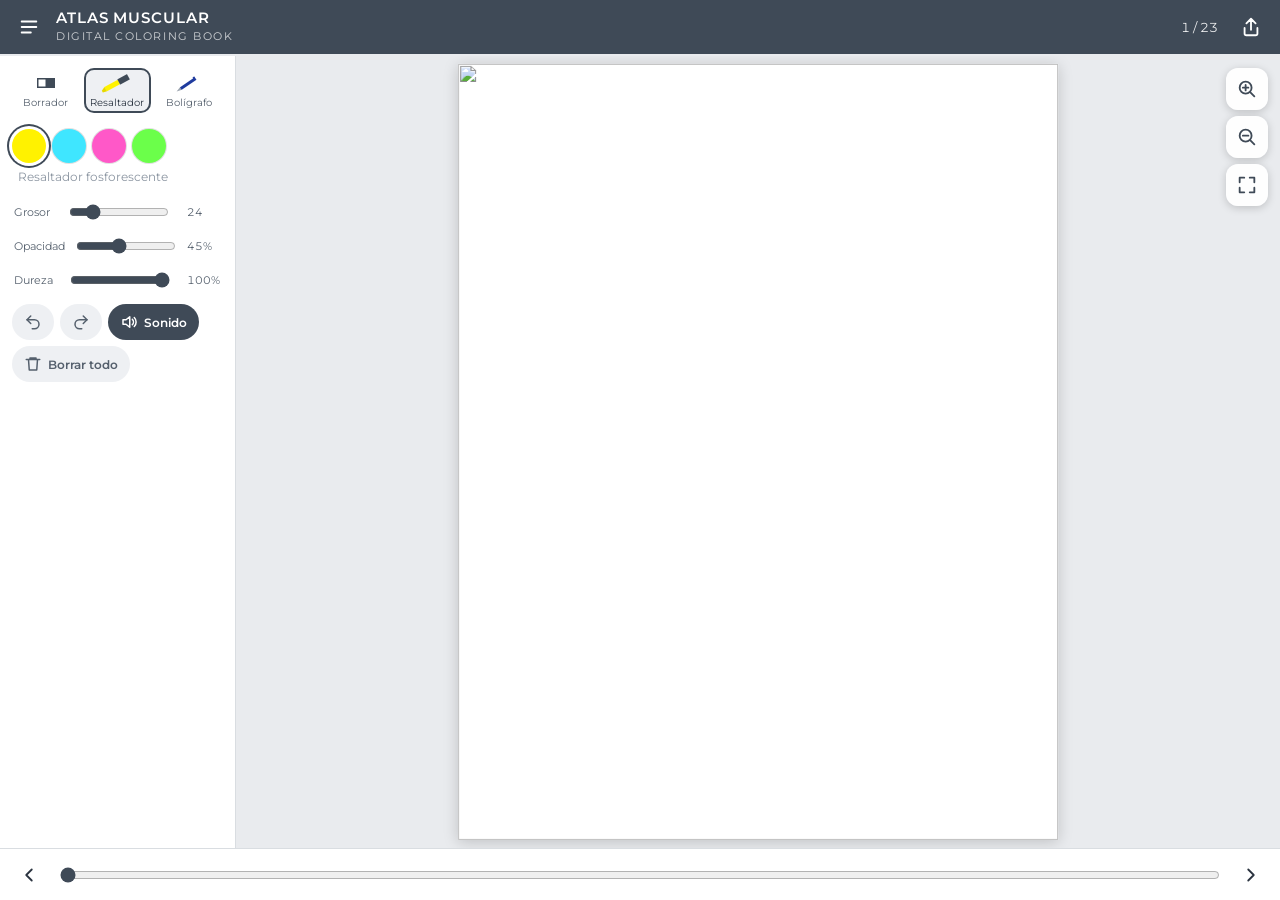
==== index.html @ 626dbff1 "Add files via upload" ====
<!doctype html>
<html lang="es">
<head>
<meta charset="utf-8">
<meta name="viewport" content="width=device-width,initial-scale=1,maximum-scale=1,user-scalable=no,viewport-fit=cover">
<title>Atlas Muscular · Digital Coloring Book</title>
<meta name="theme-color" content="#3F4A57">
<link rel="manifest" href="manifest.webmanifest">
<link rel="icon" href="icons/icon-192.png">
<link rel="apple-touch-icon" href="icons/apple-180.png">
<meta name="apple-mobile-web-app-capable" content="yes">
<meta name="apple-mobile-web-app-title" content="Atlas Muscular">
<link rel="preconnect" href="https://fonts.googleapis.com">
<link rel="stylesheet" href="https://fonts.googleapis.com/css2?family=Caveat:wght@500;700&family=Montserrat:wght@400;500;600&display=swap">
<link rel="stylesheet" href="app.css">
</head>
<body>
<header class="top">
  <button class="ib" id="btnIndex" aria-label="Índice"><svg viewBox="0 0 24 24"><path d="M4 6h16M4 12h16M4 18h10"/></svg></button>
  <div class="ttl"><b>Atlas Muscular</b><span>Digital Coloring Book</span></div>
  <div class="pg" id="pgLabel">1 / 23</div>
  <button class="ib" id="btnShare" aria-label="Compartir lámina"><svg viewBox="0 0 24 24"><path d="M12 15V3M7 8l5-5 5 5M5 13v6a2 2 0 0 0 2 2h10a2 2 0 0 0 2-2v-6"/></svg></button>
</header>

<main id="viewport">
  <div id="stage">
    <img id="pageImg" alt="" draggable="false">
    <canvas id="cColor"></canvas>
    <canvas id="cLive"></canvas>
    <img id="topImg" alt="" draggable="false" hidden>
    <canvas id="cInk"></canvas>
    <div id="texts"></div>
    <div id="hot"></div>
  </div>
  <div id="toast" hidden></div>
  <div class="zoombar" role="group" aria-label="Zoom">
    <button id="zIn" aria-label="Ampliar"><svg viewBox="0 0 24 24"><circle cx="10.5" cy="10.5" r="6.5"/><path d="m20 20-4.6-4.6M10.5 7.5v6M7.5 10.5h6"/></svg></button>
    <button id="zOut" aria-label="Reducir"><svg viewBox="0 0 24 24"><circle cx="10.5" cy="10.5" r="6.5"/><path d="m20 20-4.6-4.6M7.5 10.5h6"/></svg></button>
    <button id="zFit" aria-label="Ver página completa"><svg viewBox="0 0 24 24"><path d="M4 9V4h5M20 9V4h-5M4 15v5h5M20 15v5h-5"/></svg></button>
  </div>
</main>

<div class="dock" id="dock">
  <button class="dk" id="dkTool" aria-label="Herramientas"><canvas id="dkToolIcon" width="88" height="44"></canvas><span id="dkToolName">Marcador</span></button>
  <button class="dk" id="dkColor" aria-label="Colores"><span class="dsw" id="dkSwatch"></span><span>Color</span></button>
  <button class="dk" id="dkUndo" aria-label="Deshacer"><svg viewBox="0 0 24 24"><path d="M9 14 4 9l5-5"/><path d="M4 9h10a6 6 0 0 1 0 12h-3"/></svg><span>Deshacer</span></button>
  <button class="dk" id="dkTape" aria-label="No salirme"><svg viewBox="0 0 24 24"><rect x="3" y="6" width="18" height="12" rx="2"/><path d="M7 6v12M17 6v12"/></svg><span>No salirme</span></button>
  <button class="dk" id="dkMore" aria-label="Más herramientas"><svg viewBox="0 0 24 24"><path d="m6 15 6-6 6 6"/></svg><span>Más</span></button>
</div>
<section id="tools" hidden>
  <div class="sheethead"><span class="grab"></span><button class="ib" id="btnCloseTools" aria-label="Cerrar herramientas"><svg viewBox="0 0 24 24"><path d="M6 6l12 12M18 6 6 18"/></svg></button></div>
  <div class="rowwrap"><div class="row brushes" id="brushRow"></div></div>
  <div class="rowwrap"><div class="row colors" id="colorRow"></div></div>
  <div class="row sliders" id="sliderRow">
    <label>Grosor <input type="range" id="sSize" min="1" max="120" value="18"><output id="oSize">18</output></label>
    <label>Opacidad <input type="range" id="sOpa" min="5" max="100" value="85"><output id="oOpa">85%</output></label>
    <label>Dureza <input type="range" id="sHard" min="0" max="100" value="70"><output id="oHard">70%</output></label>
  </div>
  <div class="row actions">
    <button class="pill on" id="btnTape" title="El color no se sale del músculo donde empiezas"><svg viewBox="0 0 24 24"><rect x="3" y="6" width="18" height="12" rx="2"/><path d="M7 6v12M17 6v12"/></svg>No salirme</button>
    <button class="pill" id="btnUndo" aria-label="Deshacer"><svg viewBox="0 0 24 24"><path d="M9 14 4 9l5-5"/><path d="M4 9h10a6 6 0 0 1 0 12h-3"/></svg></button>
    <button class="pill" id="btnRedo" aria-label="Rehacer"><svg viewBox="0 0 24 24"><path d="m15 14 5-5-5-5"/><path d="M20 9H10a6 6 0 0 0 0 12h3"/></svg></button>
    <button class="pill" id="btnSound" title="Sonido y vibración"><svg viewBox="0 0 24 24"><path d="M4 9v6h4l5 4V5L8 9H4z"/><path d="M16.5 8.5a5 5 0 0 1 0 7M19 6a8.5 8.5 0 0 1 0 12"/></svg>Sonido</button>
    <button class="pill" id="btnMore">Ajustes</button>
    <button class="pill" id="btnClear"><svg viewBox="0 0 24 24"><path d="M3 6h18M8 6V4h8v2M6 6l1 14h10l1-14"/></svg>Borrar todo</button>
    <span class="confirm" id="confirmClear" hidden>¿Borrar toda la lámina? <button class="pill danger" id="clearYes">Sí, borrar</button><button class="pill" id="clearNo">No</button></span>
  </div>
</section>

<nav class="bottom">
  <button class="ib" id="btnPrev" aria-label="Página anterior"><svg viewBox="0 0 24 24"><path d="m15 18-6-6 6-6"/></svg></button>
  <input type="range" id="pgSlider" min="1" max="23" value="1" aria-label="Ir a la página">
  <button class="ib" id="btnNext" aria-label="Página siguiente"><svg viewBox="0 0 24 24"><path d="m9 18 6-6-6-6"/></svg></button>
</nav>

<div id="drawer" hidden>
  <div class="dpanel">
    <div class="dhead"><b>Índice</b><button class="ib" id="btnCloseIdx" aria-label="Cerrar"><svg viewBox="0 0 24 24"><path d="M6 6l12 12M18 6 6 18"/></svg></button></div>
    <ul id="idxList"></ul>
    <p class="dnote">Edición Digital 2026 · Unidades 1 y 2</p>
  </div>
</div>

<div id="kbd" hidden><textarea id="kbdText" rows="3" placeholder="Escribe aquí"></textarea><button id="kbdOk">Listo</button></div>
<input type="color" id="colorPick" hidden>
<script src="app.js"></script>
</body>
</html>
---- app.css ----
:root{
  --ink:#2B3440; --chrome:#3F4A57; --chrome-2:#55606D; --paper:#F7F7F5; --line:#D9DDE1;
  --accent:#8E3FD1; --on:#FFFFFF; --muted:#8B95A1;
  --f:"Montserrat",system-ui,sans-serif;
}
*{box-sizing:border-box;-webkit-tap-highlight-color:transparent}
[hidden]{display:none!important}
html,body{height:100%;margin:0;background:#E9EBEE;color:var(--ink);font-family:var(--f);overflow:hidden;overscroll-behavior:none}
#viewport{touch-action:none}
svg{width:22px;height:22px;fill:none;stroke:currentColor;stroke-width:2;stroke-linecap:round;stroke-linejoin:round}
button{font:inherit;color:inherit;background:none;border:0;cursor:pointer}
.top{position:fixed;inset:0 0 auto;z-index:20;display:flex;align-items:center;gap:6px;
  padding:calc(6px + env(safe-area-inset-top,0px)) max(8px,env(safe-area-inset-right,0px)) 6px max(8px,env(safe-area-inset-left,0px));
  background:var(--chrome);color:#fff}
.top .ttl{flex:1;min-width:0;line-height:1.1}
.top .ttl b{display:block;font-weight:600;font-size:15px;letter-spacing:.06em;text-transform:uppercase}
.top .ttl span{font-size:11px;letter-spacing:.14em;text-transform:uppercase;opacity:.75}
.top .pg{font-size:13px;font-variant-numeric:tabular-nums;opacity:.9;padding:0 6px}
.ib{width:42px;height:42px;display:grid;place-items:center;border-radius:10px}
.ib:active{background:rgba(255,255,255,.12)}
#viewport{position:fixed;left:0;right:0;top:calc(56px + env(safe-area-inset-top,0px));bottom:calc(52px + env(safe-area-inset-bottom,0px));overflow:hidden;background:#E9EBEE}
body.tools #viewport{bottom:calc(52px + var(--toolsH,160px) + env(safe-area-inset-bottom,0px))}
#stage{position:absolute;left:0;top:0;transform-origin:0 0;box-shadow:0 2px 14px rgba(0,0,0,.18);background:#fff}
#stage img,#stage canvas,#texts,#hot{position:absolute;inset:0;width:100%;height:100%}
#pageImg{user-select:none;-webkit-user-drag:none;pointer-events:none}
#cColor,#cLive{mix-blend-mode:multiply;pointer-events:none}
#cInk{pointer-events:none}
#texts{pointer-events:none}
#hot{pointer-events:none}
#hot a{pointer-events:auto;cursor:pointer}
#texts .tx{position:absolute;font-family:"Caveat",cursive;color:#1F3B73;line-height:1.05;white-space:pre-wrap;overflow:hidden;padding:2px 4px}
#hot a{position:absolute;display:block}
#toast{position:absolute;left:50%;bottom:18px;transform:translateX(-50%);background:rgba(43,52,64,.92);color:#fff;padding:10px 16px;border-radius:20px;font-size:13px;z-index:30;max-width:86%;text-align:center}
#tools{position:fixed;left:0;right:0;bottom:calc(52px + env(safe-area-inset-bottom,0px));z-index:15;background:#fff;border-top:1px solid var(--line);
  padding:6px max(8px,env(safe-area-inset-right,0px)) 6px max(8px,env(safe-area-inset-left,0px));display:flex;flex-direction:column;gap:6px}
.row{display:flex;gap:6px;align-items:center;overflow-x:auto;scrollbar-width:thin;scrollbar-color:#AEB5BD transparent;padding-bottom:4px}
.row::-webkit-scrollbar{height:6px}
.row::-webkit-scrollbar-thumb{background:#AEB5BD;border-radius:3px}
.brushes button{flex:none;display:flex;flex-direction:column;align-items:center;gap:2px;width:58px;padding:4px 0;border-radius:10px;font-size:10px;color:var(--chrome-2)}
.brushes button canvas{width:44px;height:22px}
.brushes button[aria-pressed="true"]{background:#EEF0F3;color:var(--ink);box-shadow:inset 0 0 0 2px var(--chrome)}
.colors .sw{flex:none;width:34px;height:34px;border-radius:50%;box-shadow:0 0 0 1px rgba(0,0,0,.12)}
.colors .sw[aria-pressed="true"]{box-shadow:0 0 0 3px #fff,0 0 0 5px var(--chrome)}
.colors .sep{flex:none;width:1px;height:26px;background:var(--line)}
.colors .tool{flex:none;width:34px;height:34px;border-radius:50%;display:grid;place-items:center;box-shadow:0 0 0 1px var(--line)}
.colors .wheel{background:conic-gradient(#f33,#fd3,#3d5,#3cf,#36f,#c3f,#f33)}
.colors .tool[aria-pressed="true"]{box-shadow:0 0 0 3px var(--chrome)}
.colors .recent{width:26px;height:26px}
.sliders{display:none;gap:14px;padding:2px 2px}
body.more .sliders{display:flex}
.sliders label{display:flex;align-items:center;gap:6px;font-size:11px;color:var(--chrome-2);flex:none}
.sliders input{width:110px;accent-color:var(--chrome)}
.sliders output{width:34px;font-variant-numeric:tabular-nums;font-size:11px}
.actions .pill{flex:none;display:flex;align-items:center;gap:6px;height:36px;padding:0 12px;border-radius:18px;background:#EEF0F3;font-size:12px;font-weight:600;color:var(--chrome-2)}
.actions .pill svg{width:18px;height:18px}
.actions .pill.on{background:var(--chrome);color:#fff}
.bottom{position:fixed;left:0;right:0;bottom:0;z-index:20;display:flex;align-items:center;gap:8px;background:#fff;border-top:1px solid var(--line);
  padding:4px max(8px,env(safe-area-inset-right,0px)) calc(4px + env(safe-area-inset-bottom,0px)) max(8px,env(safe-area-inset-left,0px));height:calc(52px + env(safe-area-inset-bottom,0px))}
.bottom input{flex:1;accent-color:var(--chrome)}
#drawer{position:fixed;inset:0;z-index:40;background:rgba(20,26,33,.45)}
.dpanel{position:absolute;left:0;top:0;bottom:0;width:min(340px,86vw);background:#fff;padding:calc(12px + env(safe-area-inset-top,0px)) 14px 14px max(14px,env(safe-area-inset-left,0px));overflow:auto}
.dhead{display:flex;align-items:center;justify-content:space-between;margin-bottom:6px}
.dhead b{font-size:15px;letter-spacing:.08em;text-transform:uppercase}
#idxList{list-style:none;margin:0;padding:0}
#idxList li button{width:100%;text-align:left;display:flex;gap:10px;align-items:baseline;padding:11px 6px;border-bottom:1px solid #EEF0F3;font-size:14px}
#idxList li button span{width:28px;flex:none;color:var(--muted);font-variant-numeric:tabular-nums}
#idxList li.unit button{font-weight:600}
#idxList li.soon button{color:#AEB5BD}
.dnote{font-size:11px;color:var(--muted);margin-top:14px}
#kbd{position:fixed;left:0;right:0;bottom:0;z-index:50;display:flex;gap:8px;padding:10px max(10px,env(safe-area-inset-right,0px)) calc(10px + env(safe-area-inset-bottom,0px)) max(10px,env(safe-area-inset-left,0px));background:#fff;border-top:1px solid var(--line)}
#kbd textarea{flex:1;font-family:"Caveat",cursive;font-size:22px;border:1px solid var(--line);border-radius:10px;padding:6px 10px;color:#1F3B73}
#kbd button{background:var(--chrome);color:#fff;border-radius:10px;padding:0 16px;font-weight:600}

.actions .confirm{display:flex;align-items:center;gap:6px;font-size:12px;flex:none}
.actions .pill.danger{background:#C0392B;color:#fff}

/* barras deslizables y diseño adaptable */
.row{touch-action:pan-x;-webkit-overflow-scrolling:touch;scroll-snap-type:x proximity;scroll-behavior:smooth;position:relative}
.row > *{scroll-snap-align:start}
.rowwrap{position:relative}
.rowwrap::after{content:"";position:absolute;right:0;top:0;bottom:0;width:28px;pointer-events:none;background:linear-gradient(90deg,rgba(255,255,255,0),#fff)}
#tools{touch-action:pan-x pan-y}
@media (min-width:900px){
  body.tools #viewport{left:236px;bottom:calc(52px + env(safe-area-inset-bottom,0px))}
  #tools{top:calc(56px + env(safe-area-inset-top,0px));bottom:calc(52px + env(safe-area-inset-bottom,0px));right:auto;width:236px;border-top:0;border-right:1px solid var(--line);overflow-y:auto;padding:12px;gap:12px}
  #tools .row{flex-wrap:wrap;overflow:visible}
  .brushes{display:grid!important;grid-template-columns:repeat(3,1fr);gap:4px}
  .brushes button{width:auto}
  .rowwrap::after{display:none}
  body.more .sliders,.sliders{display:flex;flex-direction:column;align-items:stretch}
  .sliders label{justify-content:space-between}
  .sliders input{width:120px}
  #btnMore{display:none}
  .actions{flex-wrap:wrap}
}

.colors .plabel{flex:none;font-size:12px;color:var(--muted);padding:0 6px;white-space:nowrap}
body.textmode #btnTape{display:none}

#topImg{pointer-events:none;user-select:none}

.zoombar{position:absolute;right:max(12px,env(safe-area-inset-right,0px));top:12px;z-index:12;display:flex;flex-direction:column;gap:6px}
.zoombar button{width:42px;height:42px;border-radius:12px;background:rgba(255,255,255,.95);box-shadow:0 2px 8px rgba(0,0,0,.18);display:grid;place-items:center;color:var(--chrome)}
.zoombar button:active{background:#EEF0F3}

@media (min-width:900px){
  #tools{overflow-x:hidden;scrollbar-width:thin}
  #tools::-webkit-scrollbar{width:8px}
  #tools::-webkit-scrollbar-thumb{background:#AEB5BD;border-radius:4px}
  .sliders input{width:100px;min-width:0}
  .sliders label{gap:4px}
}

/* ---------- teléfono y tableta: hoja de herramientas plegable ---------- */
.dock,.sheethead{display:none}
@media (max-width:899px){
  .top{padding-top:calc(4px + env(safe-area-inset-top,0px));padding-bottom:4px}
  .top .ttl b{font-size:13px}.top .ttl span{font-size:9.5px}
  #viewport,body.tools #viewport,body.tools.more #viewport{top:calc(50px + env(safe-area-inset-top,0px));bottom:calc(46px + 58px + env(safe-area-inset-bottom,0px))}
  body:not(.tools) #viewport{bottom:calc(46px + env(safe-area-inset-bottom,0px))}
  .bottom{height:calc(46px + env(safe-area-inset-bottom,0px))}
  body.tools .dock{display:flex}
  .dock{position:fixed;left:0;right:0;bottom:calc(46px + env(safe-area-inset-bottom,0px));height:58px;z-index:16;background:#fff;border-top:1px solid var(--line);
    padding:0 max(6px,env(safe-area-inset-right,0px)) 0 max(6px,env(safe-area-inset-left,0px));justify-content:space-around;align-items:center}
  .dk{display:flex;flex-direction:column;align-items:center;gap:2px;font-size:10px;color:var(--chrome-2);padding:4px 6px;border-radius:10px;min-width:58px}
  .dk canvas{width:40px;height:20px}.dk svg{width:22px;height:22px}
  .dk.on{color:var(--ink);background:#EEF0F3}
  .dsw{width:24px;height:24px;border-radius:50%;box-shadow:0 0 0 2px #fff,0 0 0 3px var(--line)}
  #tools{bottom:calc(46px + env(safe-area-inset-bottom,0px));max-height:62vh;overflow-y:auto;border-radius:16px 16px 0 0;
    box-shadow:0 -6px 24px rgba(0,0,0,.18);transform:translateY(110%);transition:transform .22s ease,visibility .22s;z-index:30;border-top:0;visibility:hidden}
  body.sheet #tools{transform:none;visibility:visible}
  .sheethead{display:flex;align-items:center;justify-content:center;position:relative;height:22px}
  .sheethead .grab{width:44px;height:5px;border-radius:3px;background:#D0D5DA}
  .sheethead .ib{position:absolute;right:0;top:-8px;width:36px;height:36px}
  .sliders{display:flex}
  #btnMore{display:none}
  .zoombar{top:8px}
  .zoombar button{width:38px;height:38px}
}
@media (min-width:600px) and (max-width:899px){
  .brushes button{width:66px}
  .colors .sw{width:38px;height:38px}
}
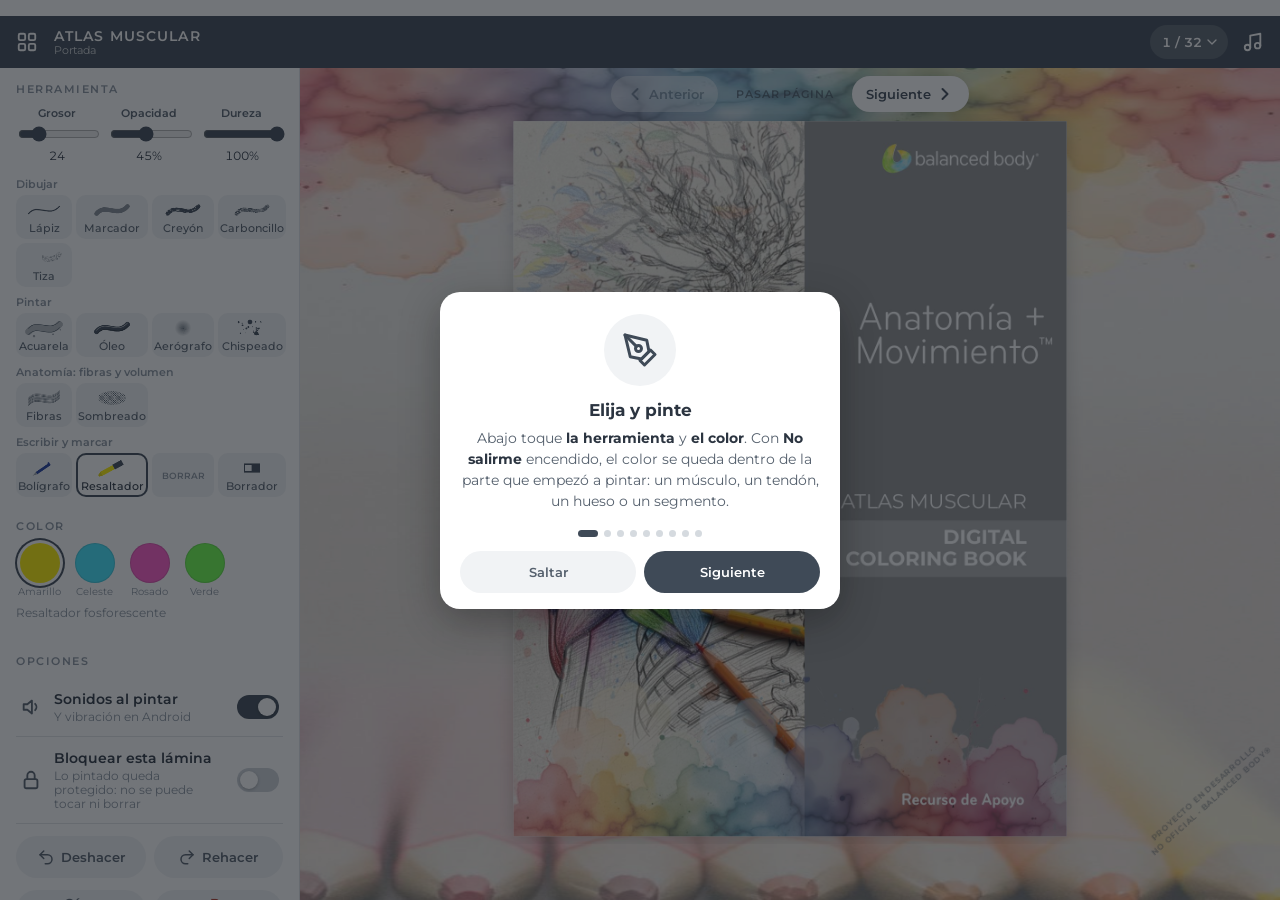
==== commit 1a752935: "Reorganizar repo: mover app v160 a raíz, borrar atlas-muscular-web/ - Reemplazar root index.html/app" ====
--- a/index.html
+++ b/index.html
@@ -4,30 +4,41 @@
 <meta charset="utf-8">
 <meta name="viewport" content="width=device-width,initial-scale=1,maximum-scale=1,user-scalable=no,viewport-fit=cover">
 <title>Atlas Muscular · Digital Coloring Book</title>
-<meta name="theme-color" content="#3F4A57">
+<meta name="theme-color" content="#ffffff">
 <link rel="manifest" href="manifest.webmanifest">
 <link rel="icon" href="icons/icon-192.png">
 <link rel="apple-touch-icon" href="icons/apple-180.png">
 <meta name="apple-mobile-web-app-capable" content="yes">
+<meta name="apple-mobile-web-app-status-bar-style" content="default">
 <meta name="apple-mobile-web-app-title" content="Atlas Muscular">
 <link rel="preconnect" href="https://fonts.googleapis.com">
-<link rel="stylesheet" href="https://fonts.googleapis.com/css2?family=Caveat:wght@500;700&family=Montserrat:wght@400;500;600&display=swap">
+<link rel="stylesheet" href="https://fonts.googleapis.com/css2?family=Caveat:wght@500;700&family=Montserrat:wght@400;500;600;700&display=swap">
 <link rel="stylesheet" href="app.css">
 </head>
 <body>
 <header class="top">
-  <button class="ib" id="btnIndex" aria-label="Índice"><svg viewBox="0 0 24 24"><path d="M4 6h16M4 12h16M4 18h10"/></svg></button>
-  <div class="ttl"><b>Atlas Muscular</b><span>Digital Coloring Book</span></div>
-  <div class="pg" id="pgLabel">1 / 23</div>
-  <button class="ib" id="btnShare" aria-label="Compartir lámina"><svg viewBox="0 0 24 24"><path d="M12 15V3M7 8l5-5 5 5M5 13v6a2 2 0 0 0 2 2h10a2 2 0 0 0 2-2v-6"/></svg></button>
+  <button class="ib" id="btnHome" aria-label="Biblioteca de láminas"><svg viewBox="0 0 24 24"><rect x="3" y="3" width="7" height="7" rx="1.5"/><rect x="14" y="3" width="7" height="7" rx="1.5"/><rect x="3" y="14" width="7" height="7" rx="1.5"/><rect x="14" y="14" width="7" height="7" rx="1.5"/></svg></button>
+  <div class="ttl"><b>Atlas Muscular</b><span id="pgName">Digital Coloring Book</span></div>
+  <button class="pgbtn" id="pgBtn" aria-label="Ver todas las láminas"><span id="pgLabel">1 / 32</span><svg viewBox="0 0 24 24"><path d="m6 9 6 6 6-6"/></svg></button>
+  <button class="ib" id="btnMusic" aria-label="Música para colorear"><svg viewBox="0 0 24 24"><path d="M9 18V5l11-2v13"/><circle cx="6" cy="18" r="3"/><circle cx="17" cy="16" r="3"/></svg></button>
+  <button class="instbtn" id="btnInstall" hidden title="Instalar en su dispositivo"><svg viewBox="0 0 24 24"><path d="M12 3v12M7 10l5 5 5-5M5 21h14"/></svg><span>Instalar</span></button>
+  <button class="ib" id="btnShare" aria-label="Compartir lámina" title="Compartir esta lámina"><svg viewBox="0 0 24 24"><path d="M12 15V3M7 8l5-5 5 5M5 13v6a2 2 0 0 0 2 2h10a2 2 0 0 0 2-2v-6"/></svg></button>
 </header>
+
+<div id="pager">
+  <button class="pgnav" id="btnPrev" aria-label="Página anterior"><svg viewBox="0 0 24 24"><path d="m15 18-6-6 6-6"/></svg><span>Anterior</span></button>
+  <span class="pghint">Pasar página</span>
+  <button class="pgnav" id="btnNext" aria-label="Página siguiente"><span>Siguiente</span><svg viewBox="0 0 24 24"><path d="m9 18 6-6-6-6"/></svg></button>
+</div>
 
 <main id="viewport">
   <div id="stage">
     <img id="pageImg" alt="" draggable="false">
+    <canvas id="cWipe"></canvas>
     <canvas id="cColor"></canvas>
     <canvas id="cLive"></canvas>
     <img id="topImg" alt="" draggable="false" hidden>
+    <canvas id="cTop"></canvas>
     <canvas id="cInk"></canvas>
     <div id="texts"></div>
     <div id="hot"></div>
@@ -36,51 +47,103 @@
   <div class="zoombar" role="group" aria-label="Zoom">
     <button id="zIn" aria-label="Ampliar"><svg viewBox="0 0 24 24"><circle cx="10.5" cy="10.5" r="6.5"/><path d="m20 20-4.6-4.6M10.5 7.5v6M7.5 10.5h6"/></svg></button>
     <button id="zOut" aria-label="Reducir"><svg viewBox="0 0 24 24"><circle cx="10.5" cy="10.5" r="6.5"/><path d="m20 20-4.6-4.6M7.5 10.5h6"/></svg></button>
+    <button id="zHand" aria-label="Mover la lámina"><svg viewBox="0 0 24 24"><path d="M18 11V6a2 2 0 0 0-4 0v5M14 10V4a2 2 0 0 0-4 0v6M10 10.5V6a2 2 0 0 0-4 0v8"/><path d="M18 8a2 2 0 1 1 4 0v6a8 8 0 0 1-8 8h-2c-2.8 0-4.5-.86-5.99-2.34l-3.6-3.6a2 2 0 0 1 2.83-2.82L7 15"/></svg></button>
     <button id="zFit" aria-label="Ver página completa"><svg viewBox="0 0 24 24"><path d="M4 9V4h5M20 9V4h-5M4 15v5h5M20 15v5h-5"/></svg></button>
   </div>
+  <div id="musicChip" hidden><span class="eq"><i></i><i></i><i></i></span><span id="musicChipName">Piano suave</span></div>
 </main>
 
-<div class="dock" id="dock">
-  <button class="dk" id="dkTool" aria-label="Herramientas"><canvas id="dkToolIcon" width="88" height="44"></canvas><span id="dkToolName">Marcador</span></button>
-  <button class="dk" id="dkColor" aria-label="Colores"><span class="dsw" id="dkSwatch"></span><span>Color</span></button>
+<div id="devBadge" aria-hidden="true"><span>Proyecto en desarrollo</span><span>No oficial · Balanced Body®</span></div>
+
+<nav class="bar" id="bar">
+  <button class="dk" id="dkTool" aria-label="Herramientas"><canvas id="dkToolIcon" width="88" height="44"></canvas><span id="dkToolName">Marcador</span><span id="dkSz" class="sz-badge"></span></button>
+  <button class="dk" id="dkColor" aria-label="Colores"><span class="dsw" id="dkSwatch"></span><span id="dkColorName">Color</span></button>
+  <button class="dk tapebtn" id="dkTape" aria-label="No salirme"><svg viewBox="0 0 24 24"><rect x="3" y="6" width="18" height="12" rx="2"/><path d="M7 6v12M17 6v12"/></svg><span>No salirme</span></button>
+  <button class="dk lockbtn" id="dkLock" aria-label="Bloquear lámina"><svg viewBox="0 0 24 24"><rect x="5" y="11" width="14" height="10" rx="2"/><path id="lockArc" d="M8 11V7a4 4 0 0 1 8 0v4"/></svg><span id="lockLabel">Bloquear</span></button>
   <button class="dk" id="dkUndo" aria-label="Deshacer"><svg viewBox="0 0 24 24"><path d="M9 14 4 9l5-5"/><path d="M4 9h10a6 6 0 0 1 0 12h-3"/></svg><span>Deshacer</span></button>
-  <button class="dk" id="dkTape" aria-label="No salirme"><svg viewBox="0 0 24 24"><rect x="3" y="6" width="18" height="12" rx="2"/><path d="M7 6v12M17 6v12"/></svg><span>No salirme</span></button>
-  <button class="dk" id="dkMore" aria-label="Más herramientas"><svg viewBox="0 0 24 24"><path d="m6 15 6-6 6 6"/></svg><span>Más</span></button>
-</div>
-<section id="tools" hidden>
-  <div class="sheethead"><span class="grab"></span><button class="ib" id="btnCloseTools" aria-label="Cerrar herramientas"><svg viewBox="0 0 24 24"><path d="M6 6l12 12M18 6 6 18"/></svg></button></div>
-  <div class="rowwrap"><div class="row brushes" id="brushRow"></div></div>
-  <div class="rowwrap"><div class="row colors" id="colorRow"></div></div>
-  <div class="row sliders" id="sliderRow">
-    <label>Grosor <input type="range" id="sSize" min="1" max="120" value="18"><output id="oSize">18</output></label>
-    <label>Opacidad <input type="range" id="sOpa" min="5" max="100" value="85"><output id="oOpa">85%</output></label>
-    <label>Dureza <input type="range" id="sHard" min="0" max="100" value="70"><output id="oHard">70%</output></label>
+  <button class="dk" id="storyBtn" hidden aria-label="Escuchar el cuento"><svg viewBox="0 0 24 24"><path d="M3 18v-6a9 9 0 0 1 18 0v6"/><path d="M21 19a2 2 0 0 1-2 2h-1v-6h3zM3 19a2 2 0 0 0 2 2h1v-6H3z"/></svg><span id="storyLabel">Escuchar</span><span id="storyTrack"><i id="storyBar"></i><b id="storyKnob"></b></span></button>
+  <button class="dk" id="dkMore" aria-label="Más opciones"><svg viewBox="0 0 24 24"><circle cx="5" cy="12" r="1.4"/><circle cx="12" cy="12" r="1.4"/><circle cx="19" cy="12" r="1.4"/></svg><span>Más</span></button>
+</nav>
+
+<section id="tools">
+  <div class="sheethead"><span class="grab"></span><b id="sheetTitle"></b><button class="ib" id="btnCloseTools" aria-label="Cerrar"><svg viewBox="0 0 24 24"><path d="M6 6l12 12M18 6 6 18"/></svg></button></div>
+  <div class="sec" data-sec="tool">
+    <h3>Herramienta</h3>
+    <div class="sliders" id="sliderRow">
+      <label><span>Grosor</span><input type="range" id="sSize" min="1" max="120" value="18"><output id="oSize">18</output></label>
+      <label><span>Opacidad</span><input type="range" id="sOpa" min="5" max="100" value="85"><output id="oOpa">85%</output></label>
+      <label><span>Dureza</span><input type="range" id="sHard" min="0" max="100" value="70"><output id="oHard">70%</output></label>
+    </div>
+    <div class="grid brushes" id="brushRow"></div>
+    <div class="grid brushes texrow" id="texRow" hidden></div>
   </div>
-  <div class="row actions">
-    <button class="pill on" id="btnTape" title="El color no se sale del músculo donde empiezas"><svg viewBox="0 0 24 24"><rect x="3" y="6" width="18" height="12" rx="2"/><path d="M7 6v12M17 6v12"/></svg>No salirme</button>
-    <button class="pill" id="btnUndo" aria-label="Deshacer"><svg viewBox="0 0 24 24"><path d="M9 14 4 9l5-5"/><path d="M4 9h10a6 6 0 0 1 0 12h-3"/></svg></button>
-    <button class="pill" id="btnRedo" aria-label="Rehacer"><svg viewBox="0 0 24 24"><path d="m15 14 5-5-5-5"/><path d="M20 9H10a6 6 0 0 0 0 12h3"/></svg></button>
-    <button class="pill" id="btnSound" title="Sonido y vibración"><svg viewBox="0 0 24 24"><path d="M4 9v6h4l5 4V5L8 9H4z"/><path d="M16.5 8.5a5 5 0 0 1 0 7M19 6a8.5 8.5 0 0 1 0 12"/></svg>Sonido</button>
-    <button class="pill" id="btnMore">Ajustes</button>
-    <button class="pill" id="btnClear"><svg viewBox="0 0 24 24"><path d="M3 6h18M8 6V4h8v2M6 6l1 14h10l1-14"/></svg>Borrar todo</button>
-    <span class="confirm" id="confirmClear" hidden>¿Borrar toda la lámina? <button class="pill danger" id="clearYes">Sí, borrar</button><button class="pill" id="clearNo">No</button></span>
+  <div class="sec" data-sec="color">
+    <h3>Color</h3>
+    <div class="grid colors" id="colorRow"></div>
+  </div>
+  <div class="sec" data-sec="more">
+    <h3>Opciones</h3>
+    <button class="opt" id="btnTape" role="switch"><svg viewBox="0 0 24 24"><rect x="3" y="6" width="18" height="12" rx="2"/><path d="M7 6v12M17 6v12"/></svg><span class="ot"><b>No salirme</b><small>El color se queda dentro del músculo</small></span><i class="sw2"></i></button>
+    <button class="opt" id="btnSound" role="switch"><svg viewBox="0 0 24 24"><path d="M4 9v6h4l5 4V5L8 9H4z"/><path d="M16.5 8.5a5 5 0 0 1 0 7"/></svg><span class="ot"><b>Sonidos al pintar</b><small>Y vibración en Android</small></span><i class="sw2"></i></button>
+    <button class="opt" id="btnLock" role="switch"><svg viewBox="0 0 24 24"><rect x="5" y="11" width="14" height="10" rx="2"/><path d="M8 11V7a4 4 0 0 1 8 0v4"/></svg><span class="ot"><b>Bloquear esta lámina</b><small>Lo pintado queda protegido: no se puede tocar ni borrar</small></span><i class="sw2"></i></button>
+    <div class="optrow">
+      <button class="pill" id="btnUndo"><svg viewBox="0 0 24 24"><path d="M9 14 4 9l5-5"/><path d="M4 9h10a6 6 0 0 1 0 12h-3"/></svg>Deshacer</button>
+      <button class="pill" id="btnRedo"><svg viewBox="0 0 24 24"><path d="m15 14 5-5-5-5"/><path d="M20 9H10a6 6 0 0 0 0 12h3"/></svg>Rehacer</button>
+    </div>
+    <div class="optrow">
+      <button class="pill" id="btnGuide"><svg viewBox="0 0 24 24"><circle cx="12" cy="12" r="9"/><path d="M9.5 9a2.5 2.5 0 1 1 3.5 2.3c-.6.3-1 .9-1 1.6V14M12 17.5v.01"/></svg>Cómo se usa</button>
+      <button class="pill warn" id="btnClear"><svg viewBox="0 0 24 24"><path d="M3 6h18M8 6V4h8v2M6 6l1 14h10l1-14"/></svg>Borrar lámina</button>
+    </div>
+    <div class="confirm" id="confirmClear" hidden>¿Borrar todo lo pintado en esta lámina? <button class="pill danger" id="clearYes">Sí, borrar</button><button class="pill" id="clearNo">No</button></div>
   </div>
 </section>
 
-<nav class="bottom">
-  <button class="ib" id="btnPrev" aria-label="Página anterior"><svg viewBox="0 0 24 24"><path d="m15 18-6-6 6-6"/></svg></button>
-  <input type="range" id="pgSlider" min="1" max="23" value="1" aria-label="Ir a la página">
-  <button class="ib" id="btnNext" aria-label="Página siguiente"><svg viewBox="0 0 24 24"><path d="m9 18 6-6-6-6"/></svg></button>
-</nav>
-
-<div id="drawer" hidden>
-  <div class="dpanel">
-    <div class="dhead"><b>Índice</b><button class="ib" id="btnCloseIdx" aria-label="Cerrar"><svg viewBox="0 0 24 24"><path d="M6 6l12 12M18 6 6 18"/></svg></button></div>
-    <ul id="idxList"></ul>
-    <p class="dnote">Edición Digital 2026 · Unidades 1 y 2</p>
+<div id="home" hidden>
+  <div class="hwrap">
+    <div class="hhead">
+      <div><b>Atlas Muscular</b><span>Digital Coloring Book · Edición Digital 2026</span></div>
+      <button class="ib" id="btnCloseHome" aria-label="Cerrar"><svg viewBox="0 0 24 24"><path d="M6 6l12 12M18 6 6 18"/></svg></button>
+    </div>
+    <button class="cont" id="btnContinue"><span class="cthumb"><canvas id="contThumb" width="120" height="155"></canvas></span><span><small>Continuar donde quedó</small><b id="contName">Portada</b></span><svg viewBox="0 0 24 24"><path d="m9 18 6-6-6-6"/></svg></button>
+    <div id="homeGrid"></div>
+    <p class="hnote">Unidades 4 a 17: próximamente</p>
+    <button class="pill danger wipebtn" id="btnWipeAll"><svg viewBox="0 0 24 24"><path d="M3 6h18M8 6V4h8v2M6 6l1 14h10l1-14"/></svg>Borrar todo el libro</button>
   </div>
 </div>
 
+<div id="music" hidden>
+  <div class="mpanel">
+    <div class="mhead"><b>Música para colorear</b><button class="ib" id="btnCloseMusic" aria-label="Cerrar"><svg viewBox="0 0 24 24"><path d="M6 6l12 12M18 6 6 18"/></svg></button></div>
+    <p class="mnote">Suena dentro de la app, también sin internet.</p>
+    <div id="trackList"></div>
+    <label class="vol"><svg viewBox="0 0 24 24"><path d="M4 9v6h4l5 4V5L8 9H4z"/></svg><input type="range" id="mVol" min="0" max="100" value="60"></label>
+    <button class="pill mstop" id="mStop"><svg viewBox="0 0 24 24"><rect x="6" y="6" width="12" height="12" rx="2"/></svg>Detener música</button>
+    <div class="mext"><small>O ponga su propia música:</small>
+      <div class="mlinks">
+        <a class="mlink amz" href="https://music.amazon.com/search/yoga%20relax%20music" target="_blank" rel="noopener">Amazon Music</a>
+        <a class="mlink spo" href="https://open.spotify.com/search/yoga%20relax" target="_blank" rel="noopener">Spotify</a>
+        <a class="mlink ytm" href="https://music.youtube.com/search?q=yoga+relax+music" target="_blank" rel="noopener">YouTube Music</a>
+      </div>
+      <small class="mtip">Ábrala, ponga a sonar su lista y vuelva aquí a pintar: la música sigue.</small>
+    </div>
+  </div>
+</div>
+
+<div id="guide" hidden>
+  <div class="gpanel">
+    <div class="gslides" id="gSlides"></div>
+    <div class="gdots" id="gDots"></div>
+    <div class="gbtns"><button class="pill" id="gSkip">Saltar</button><button class="pill on" id="gNext">Siguiente</button></div>
+  </div>
+</div>
+
+<div id="wipeBox" hidden><div class="wpanel"><div class="wwarn"><svg viewBox="0 0 24 24"><path d="M12 3 2 20h20L12 3z"/><path d="M12 10v4M12 17.5v.01"/></svg><b>Advertencia</b></div><p id="wipeText"></p><div class="wsteps" id="wipeSteps"></div><div class="wbtns"><button class="pill" id="wipeNo">Cancelar</button><button class="pill danger" id="wipeYes">Confirmar</button></div></div></div>
+<div id="storyPanel" hidden><button id="spClose" aria-label="Cerrar el cuento"><svg viewBox="0 0 24 24"><path d="M6 6l12 12M18 6 6 18"/></svg></button><button id="spBack" aria-label="Atrasar 15 segundos"><svg viewBox="0 0 24 24"><path d="M3 12a9 9 0 1 0 3-6.7L3 8"/><path d="M3 3v5h5"/></svg><small>15</small></button><button id="spPlay" aria-label="Pausar o seguir"><svg class="pl" viewBox="0 0 24 24"><path d="M8 5v14l11-7z"/></svg><svg class="pa" viewBox="0 0 24 24"><path d="M7 5h4v14H7zM13 5h4v14h-4z"/></svg></button><button id="spFwd" aria-label="Adelantar 15 segundos"><svg viewBox="0 0 24 24"><path d="M21 12a9 9 0 1 1-3-6.7L21 8"/><path d="M21 3v5h-5"/></svg><small>15</small></button><input type="range" id="spSeek" min="0" max="1000" value="0" aria-label="Mover el cuento"><span id="spTime">0:00</span></div>
+<div id="reto" hidden><div class="rtwrap"><div class="rttop"><div class="rthead"></div><button class="ib" id="rtClose" aria-label="Cerrar"><svg viewBox="0 0 24 24"><path d="M6 6l12 12M18 6 6 18"/></svg></button></div><div class="rtbody"></div></div></div>
+<div id="medal" hidden><div class="mdconf" id="mdConf"></div><div class="mdpanel"><div class="mdicon"><svg viewBox="0 0 120 140"><path class="rb1" d="M38 70 22 132l20-10 12 18 12-58z"/><path class="rb2" d="M82 70l16 62-20-10-12 18-12-58z"/><circle class="md1" cx="60" cy="56" r="46"/><circle class="md2" cx="60" cy="56" r="36"/><path class="md3" d="m60 30 7.6 15.8 17.4 2-12.8 11.9 3.4 17.2L60 68.4l-15.6 8.5 3.4-17.2L35 47.8l17.4-2z"/></svg></div><b id="mdTitle"></b><p id="mdText"></p><div class="mdbar"><i id="mdBar"></i></div><small id="mdPct"></small><button class="pill on" id="mdOk">¡Seguir pintando!</button></div></div>
+<div id="reviewBox" hidden><div class="rpanel"><div class="rhead"><svg viewBox="0 0 24 24"><path d="M12 3a9 9 0 1 0 0 18c1.1 0 2-.9 2-2 0-.5-.2-1-.5-1.3-.3-.4-.5-.8-.5-1.3 0-1.1.9-2 2-2h2.3A5.2 5.2 0 0 0 22 9.2C22 5.8 17.5 3 12 3z"/><circle cx="7.5" cy="11" r="1"/><circle cx="10.5" cy="7.5" r="1"/><circle cx="15" cy="7.5" r="1"/></svg><b id="rvTitle"></b></div><p id="rvIntro"></p><ul id="rvList"></ul><p class="rnote" id="rvNote"></p><div class="wbtns"><button class="pill" id="rvShow">Mostrarme dónde</button><button class="pill" id="rvBack">Seguir pintando</button><button class="pill on" id="rvGo">Compartir</button></div></div></div>
+<div id="shareBox" hidden><div class="spanel"><b class="stt">Comparta su obra</b><div class="slab2">Elija cómo se verá su obra</div><div class="sgrid" id="sgGrid"></div><div class="wbtns"><button class="pill" id="sgNo">Cancelar</button><button class="pill on" id="sgYes">Compartir mi obra</button></div></div></div>
+<div id="instBox" hidden><div class="ipanel"><b>Instalar en su dispositivo</b><div id="instText"></div><button class="pill" id="instClose">Entendido</button></div></div>
 <div id="kbd" hidden><textarea id="kbdText" rows="3" placeholder="Escribe aquí"></textarea><button id="kbdOk">Listo</button></div>
 <input type="color" id="colorPick" hidden>
 <script src="app.js"></script>
--- a/app.css
+++ b/app.css
@@ -1,143 +1,462 @@
 :root{
-  --ink:#2B3440; --chrome:#3F4A57; --chrome-2:#55606D; --paper:#F7F7F5; --line:#D9DDE1;
-  --accent:#8E3FD1; --on:#FFFFFF; --muted:#8B95A1;
+  --ink:#2B3440; --chrome:#3F4A57; --chrome-2:#55606D; --paper:#F7F7F5; --line:#E1E4E8; --soft:#F1F3F5;
+  --accent:#F2C230; --muted:#8B95A1;
   --f:"Montserrat",system-ui,sans-serif;
+  --topH:52px; --barH:62px; --side:300px;
+  --sat:env(safe-area-inset-top,0px); --sab:env(safe-area-inset-bottom,0px);
 }
 *{box-sizing:border-box;-webkit-tap-highlight-color:transparent}
 [hidden]{display:none!important}
-html,body{height:100%;margin:0;background:#E9EBEE;color:var(--ink);font-family:var(--f);overflow:hidden;overscroll-behavior:none}
-#viewport{touch-action:none}
-svg{width:22px;height:22px;fill:none;stroke:currentColor;stroke-width:2;stroke-linecap:round;stroke-linejoin:round}
-button{font:inherit;color:inherit;background:none;border:0;cursor:pointer}
-.top{position:fixed;inset:0 0 auto;z-index:20;display:flex;align-items:center;gap:6px;
-  padding:calc(6px + env(safe-area-inset-top,0px)) max(8px,env(safe-area-inset-right,0px)) 6px max(8px,env(safe-area-inset-left,0px));
-  background:var(--chrome);color:#fff}
-.top .ttl{flex:1;min-width:0;line-height:1.1}
-.top .ttl b{display:block;font-weight:600;font-size:15px;letter-spacing:.06em;text-transform:uppercase}
-.top .ttl span{font-size:11px;letter-spacing:.14em;text-transform:uppercase;opacity:.75}
-.top .pg{font-size:13px;font-variant-numeric:tabular-nums;opacity:.9;padding:0 6px}
-.ib{width:42px;height:42px;display:grid;place-items:center;border-radius:10px}
-.ib:active{background:rgba(255,255,255,.12)}
-#viewport{position:fixed;left:0;right:0;top:calc(56px + env(safe-area-inset-top,0px));bottom:calc(52px + env(safe-area-inset-bottom,0px));overflow:hidden;background:#E9EBEE}
-body.tools #viewport{bottom:calc(52px + var(--toolsH,160px) + env(safe-area-inset-bottom,0px))}
-#stage{position:absolute;left:0;top:0;transform-origin:0 0;box-shadow:0 2px 14px rgba(0,0,0,.18);background:#fff}
+html,body{height:100%;margin:0;background:#E7E9EC;color:var(--ink);font-family:var(--f);overflow:hidden;overscroll-behavior:none}
+svg{width:22px;height:22px;fill:none;stroke:currentColor;stroke-width:2;stroke-linecap:round;stroke-linejoin:round;flex:none}
+button{font:inherit;color:inherit;background:none;border:0;cursor:pointer;padding:0}
+h3{margin:0 0 10px;font-size:11px;font-weight:600;letter-spacing:.14em;text-transform:uppercase;color:var(--muted)}
+
+/* ---------- barra superior ---------- */
+.top{position:fixed;inset:0 0 auto;z-index:20;height:calc(var(--topH) + var(--sat));display:flex;align-items:center;gap:4px;
+  padding:var(--sat) max(6px,env(safe-area-inset-right,0px)) 0 max(6px,env(safe-area-inset-left,0px));background:var(--chrome);color:#fff}
+.top .ttl{flex:1;min-width:0;line-height:1.15;padding-left:2px}
+.top .ttl b{display:block;font-weight:600;font-size:14px;letter-spacing:.08em;text-transform:uppercase;white-space:nowrap;overflow:hidden;text-overflow:ellipsis}
+.top .ttl span{display:block;font-size:11px;opacity:.75;white-space:nowrap;overflow:hidden;text-overflow:ellipsis}
+.ib{width:42px;height:42px;display:grid;place-items:center;border-radius:12px;flex:none}
+.ib:active,.ib:hover{background:rgba(255,255,255,.12)}
+.pgbtn{display:flex;align-items:center;gap:2px;height:34px;padding:0 8px 0 12px;border-radius:17px;background:rgba(255,255,255,.14);font-size:13px;font-weight:600;font-variant-numeric:tabular-nums;flex:none}
+.pgbtn svg{width:16px;height:16px}
+.pgbtn:active{background:rgba(255,255,255,.24)}
+#btnMusic.on{color:var(--accent)}
+.instbtn{display:flex;align-items:center;gap:5px;border-radius:999px;background:var(--accent);color:#2B2B2B;font-weight:600;font-size:13px;padding:7px 12px;flex:none}
+.instbtn svg{width:16px;height:16px;stroke-width:2.2}
+
+/* ---------- lámina ---------- */
+#viewport{position:fixed;left:0;right:0;top:calc(var(--topH) + var(--sat));bottom:calc(var(--barH) + var(--sab));overflow:hidden;background:#E7E9EC;touch-action:none}
+#stage{position:absolute;left:0;top:0;transform-origin:0 0;box-shadow:0 2px 16px rgba(0,0,0,.16);background:#fff}
 #stage img,#stage canvas,#texts,#hot{position:absolute;inset:0;width:100%;height:100%}
-#pageImg{user-select:none;-webkit-user-drag:none;pointer-events:none}
+#pageImg,#topImg{user-select:none;-webkit-user-drag:none;pointer-events:none}
 #cColor,#cLive{mix-blend-mode:multiply;pointer-events:none}
-#cInk{pointer-events:none}
-#texts{pointer-events:none}
-#hot{pointer-events:none}
-#hot a{pointer-events:auto;cursor:pointer}
+#cInk,#texts,#hot{pointer-events:none}
+#hot a{position:absolute;display:block;pointer-events:auto;cursor:pointer}
 #texts .tx{position:absolute;font-family:"Caveat",cursive;color:#1F3B73;line-height:1.05;white-space:pre-wrap;overflow:hidden;padding:2px 4px}
-#hot a{position:absolute;display:block}
-#toast{position:absolute;left:50%;bottom:18px;transform:translateX(-50%);background:rgba(43,52,64,.92);color:#fff;padding:10px 16px;border-radius:20px;font-size:13px;z-index:30;max-width:86%;text-align:center}
-#tools{position:fixed;left:0;right:0;bottom:calc(52px + env(safe-area-inset-bottom,0px));z-index:15;background:#fff;border-top:1px solid var(--line);
-  padding:6px max(8px,env(safe-area-inset-right,0px)) 6px max(8px,env(safe-area-inset-left,0px));display:flex;flex-direction:column;gap:6px}
-.row{display:flex;gap:6px;align-items:center;overflow-x:auto;scrollbar-width:thin;scrollbar-color:#AEB5BD transparent;padding-bottom:4px}
-.row::-webkit-scrollbar{height:6px}
-.row::-webkit-scrollbar-thumb{background:#AEB5BD;border-radius:3px}
-.brushes button{flex:none;display:flex;flex-direction:column;align-items:center;gap:2px;width:58px;padding:4px 0;border-radius:10px;font-size:10px;color:var(--chrome-2)}
-.brushes button canvas{width:44px;height:22px}
-.brushes button[aria-pressed="true"]{background:#EEF0F3;color:var(--ink);box-shadow:inset 0 0 0 2px var(--chrome)}
-.colors .sw{flex:none;width:34px;height:34px;border-radius:50%;box-shadow:0 0 0 1px rgba(0,0,0,.12)}
+#toast{position:absolute;left:50%;bottom:16px;transform:translateX(-50%);background:rgba(43,52,64,.94);color:#fff;padding:10px 16px;border-radius:20px;font-size:13px;z-index:30;max-width:88%;text-align:center}
+.zoombar{position:absolute;right:max(10px,env(safe-area-inset-right,0px));top:10px;z-index:12;display:flex;flex-direction:row;gap:6px}
+.textmode .zoombar{display:none}
+.zoombar button{width:40px;height:40px;border-radius:12px;background:rgba(255,255,255,.96);box-shadow:0 2px 8px rgba(0,0,0,.16);display:grid;place-items:center;color:var(--chrome)}
+#musicChip{position:absolute;left:10px;top:10px;z-index:12;display:flex;align-items:center;gap:8px;height:30px;padding:0 12px;border-radius:15px;background:rgba(63,74,87,.9);color:#fff;font-size:12px;font-weight:500;cursor:pointer}
+.eq{display:flex;gap:2px;align-items:flex-end;height:12px}
+.eq i{width:3px;background:var(--accent);border-radius:1px;animation:eq 1s ease-in-out infinite}
+.eq i:nth-child(2){animation-delay:.25s}.eq i:nth-child(3){animation-delay:.5s}
+@keyframes eq{0%,100%{height:3px}50%{height:12px}}
+
+/* ---------- barra inferior única ---------- */
+.bar{position:fixed;left:0;right:0;bottom:0;z-index:25;height:calc(var(--barH) + var(--sab));display:flex;align-items:center;justify-content:space-between;gap:2px;
+  padding:0 max(4px,env(safe-area-inset-right,0px)) var(--sab) max(4px,env(safe-area-inset-left,0px));background:#fff;border-top:1px solid var(--line)}
+.nv{width:44px;height:48px;display:grid;place-items:center;border-radius:12px;color:var(--chrome);flex:none}
+.nv svg{width:26px;height:26px}
+.nv:active{background:var(--soft)}
+.nv:disabled{opacity:.25}
+.dk{flex:1;max-width:96px;height:52px;display:flex;flex-direction:column;align-items:center;justify-content:center;gap:3px;font-size:10.5px;font-weight:500;color:var(--chrome-2);border-radius:12px;min-width:0}
+.dk span{white-space:nowrap;overflow:hidden;text-overflow:ellipsis;max-width:100%}
+.dk canvas{width:40px;height:20px}
+.dk svg{width:22px;height:22px}
+.dk.on,.dk:active{background:var(--soft);color:var(--ink)}
+.dsw{width:24px;height:24px;border-radius:50%;box-shadow:0 0 0 2px #fff,0 0 0 3px #C9CED4}
+
+/* ---------- panel de herramientas (hoja en teléfono) ---------- */
+#tools{position:fixed;left:0;right:0;bottom:calc(var(--barH) + var(--sab));z-index:24;background:#fff;border-radius:18px 18px 0 0;
+  box-shadow:0 -8px 30px rgba(0,0,0,.16);padding:6px max(14px,env(safe-area-inset-right,0px)) 14px max(14px,env(safe-area-inset-left,0px));
+  max-height:min(70vh,560px);overflow-y:auto;transform:translateY(105%);visibility:hidden;transition:transform .22s ease,visibility .22s}
+body.sheet #tools{transform:none;visibility:visible}
+.sheethead{position:sticky;top:-6px;z-index:2;background:#fff;display:flex;align-items:center;justify-content:center;height:30px;margin:0 -4px 4px}
+.sheethead .grab{width:40px;height:5px;border-radius:3px;background:#D5DADF}
+.sheethead b{display:none}
+.sheethead .ib{position:absolute;right:-6px;top:-4px;width:38px;height:38px;color:var(--chrome-2)}
+.sec{display:none}
+body[data-sheet="tool"] .sec[data-sec="tool"],body[data-sheet="color"] .sec[data-sec="color"],body[data-sheet="more"] .sec[data-sec="more"]{display:block}
+.grid{display:grid;gap:4px}
+.brushes{grid-template-columns:repeat(auto-fill,minmax(62px,1fr))}
+.brushes .glabel{grid-column:1/-1;font-size:11px;font-weight:600;color:var(--muted);margin:4px 0 0}
+.brushes .glabel:first-child{margin-top:0}
+.brushes .glabel.il{grid-column:auto;margin:0;border-radius:8px;background:var(--soft);display:flex;align-items:center;justify-content:center;text-align:center;padding:2px;font-size:9px}
+.brushes button{display:flex;flex-direction:column;align-items:center;gap:2px;padding:5px 2px 4px;border-radius:10px;font-size:10.5px;font-weight:500;color:var(--chrome-2);background:var(--soft)}
+.brushes button canvas{width:40px;height:20px}
+.brushes button[aria-pressed="true"]{background:#fff;color:var(--ink);box-shadow:inset 0 0 0 2px var(--chrome)}
+.colors{grid-template-columns:repeat(5,1fr);gap:10px;justify-items:center}
+.colors .sw{width:46px;height:46px;border-radius:50%;box-shadow:inset 0 0 0 1px rgba(0,0,0,.12);position:relative}
 .colors .sw[aria-pressed="true"]{box-shadow:0 0 0 3px #fff,0 0 0 5px var(--chrome)}
-.colors .sep{flex:none;width:1px;height:26px;background:var(--line)}
-.colors .tool{flex:none;width:34px;height:34px;border-radius:50%;display:grid;place-items:center;box-shadow:0 0 0 1px var(--line)}
+.colors .sw span{position:absolute;left:50%;top:100%;transform:translateX(-50%);font-size:9.5px;color:var(--muted);white-space:nowrap;margin-top:3px}
+.colors{row-gap:24px;padding-bottom:12px}
+.colors .tool{width:46px;height:46px;border-radius:50%;display:grid;place-items:center;box-shadow:inset 0 0 0 1px var(--line)}
+.colors .drop{position:relative;color:var(--chrome)}.colors .drop svg{width:22px;height:22px;fill:none;stroke:currentColor;stroke-width:2;stroke-linecap:round;stroke-linejoin:round}.colors .drop span{position:absolute;left:50%;top:100%;transform:translateX(-50%);font-size:9.5px;color:var(--muted);white-space:nowrap;margin-top:3px}.colors .drop[aria-pressed="true"]{box-shadow:0 0 0 3px #fff,0 0 0 5px var(--chrome)}
 .colors .wheel{background:conic-gradient(#f33,#fd3,#3d5,#3cf,#36f,#c3f,#f33)}
-.colors .tool[aria-pressed="true"]{box-shadow:0 0 0 3px var(--chrome)}
-.colors .recent{width:26px;height:26px}
-.sliders{display:none;gap:14px;padding:2px 2px}
-body.more .sliders{display:flex}
-.sliders label{display:flex;align-items:center;gap:6px;font-size:11px;color:var(--chrome-2);flex:none}
-.sliders input{width:110px;accent-color:var(--chrome)}
-.sliders output{width:34px;font-variant-numeric:tabular-nums;font-size:11px}
-.actions .pill{flex:none;display:flex;align-items:center;gap:6px;height:36px;padding:0 12px;border-radius:18px;background:#EEF0F3;font-size:12px;font-weight:600;color:var(--chrome-2)}
-.actions .pill svg{width:18px;height:18px}
-.actions .pill.on{background:var(--chrome);color:#fff}
-.bottom{position:fixed;left:0;right:0;bottom:0;z-index:20;display:flex;align-items:center;gap:8px;background:#fff;border-top:1px solid var(--line);
-  padding:4px max(8px,env(safe-area-inset-right,0px)) calc(4px + env(safe-area-inset-bottom,0px)) max(8px,env(safe-area-inset-left,0px));height:calc(52px + env(safe-area-inset-bottom,0px))}
-.bottom input{flex:1;accent-color:var(--chrome)}
-#drawer{position:fixed;inset:0;z-index:40;background:rgba(20,26,33,.45)}
-.dpanel{position:absolute;left:0;top:0;bottom:0;width:min(340px,86vw);background:#fff;padding:calc(12px + env(safe-area-inset-top,0px)) 14px 14px max(14px,env(safe-area-inset-left,0px));overflow:auto}
-.dhead{display:flex;align-items:center;justify-content:space-between;margin-bottom:6px}
-.dhead b{font-size:15px;letter-spacing:.08em;text-transform:uppercase}
-#idxList{list-style:none;margin:0;padding:0}
-#idxList li button{width:100%;text-align:left;display:flex;gap:10px;align-items:baseline;padding:11px 6px;border-bottom:1px solid #EEF0F3;font-size:14px}
-#idxList li button span{width:28px;flex:none;color:var(--muted);font-variant-numeric:tabular-nums}
-#idxList li.unit button{font-weight:600}
-#idxList li.soon button{color:#AEB5BD}
-.dnote{font-size:11px;color:var(--muted);margin-top:14px}
-#kbd{position:fixed;left:0;right:0;bottom:0;z-index:50;display:flex;gap:8px;padding:10px max(10px,env(safe-area-inset-right,0px)) calc(10px + env(safe-area-inset-bottom,0px)) max(10px,env(safe-area-inset-left,0px));background:#fff;border-top:1px solid var(--line)}
+.colors .plabel{grid-column:1/-1;font-size:12px;color:var(--muted);justify-self:start}
+.colors .glabel{grid-column:1/-1;justify-self:start;font-size:11px;font-weight:600;color:var(--muted);margin-top:4px}
+.sliders{display:flex;flex-direction:row;gap:10px;margin-bottom:14px}
+.sliders label{flex:1;display:flex;flex-direction:column;align-items:stretch;gap:4px}
+.sliders label span{font-size:11px;font-weight:600;color:var(--chrome-2);text-align:center}
+.sliders input{width:100%;accent-color:var(--chrome)}
+.sliders output{font-variant-numeric:tabular-nums;font-size:12px;text-align:center}
+.opt{width:100%;display:flex;align-items:center;gap:12px;padding:12px 4px;border-bottom:1px solid var(--line);text-align:left;color:var(--chrome-2)}
+.opt .ot{flex:1;display:flex;flex-direction:column;gap:2px}
+.opt .ot b{font-size:14px;font-weight:600;color:var(--ink)}
+.opt .ot small{font-size:11.5px;color:var(--muted)}
+.sw2{width:42px;height:24px;border-radius:12px;background:#CDD2D8;position:relative;transition:background .15s;flex:none}
+.sw2::after{content:"";position:absolute;left:3px;top:3px;width:18px;height:18px;border-radius:50%;background:#fff;box-shadow:0 1px 3px rgba(0,0,0,.25);transition:left .15s}
+.opt.on .sw2{background:var(--chrome)}
+.opt.on .sw2::after{left:21px}
+.optrow{display:grid;grid-template-columns:1fr 1fr;gap:8px;margin-top:12px}
+.pill{display:flex;align-items:center;justify-content:center;gap:6px;height:42px;padding:0 14px;border-radius:21px;background:var(--soft);font-size:13px;font-weight:600;color:var(--chrome-2)}
+.pill svg{width:18px;height:18px}
+.pill.on{background:var(--chrome);color:#fff}
+.pill.warn{color:#B03A2E}
+.pill.danger{background:#C0392B;color:#fff}
+.confirm{display:flex;flex-wrap:wrap;align-items:center;gap:8px;font-size:13px;margin-top:12px;padding:12px;border-radius:12px;background:#FDF1EF}
+body.textmode #btnTape{display:none}
+
+/* ---------- biblioteca ---------- */
+#home{position:fixed;inset:0;z-index:50;background:#F4F5F7;overflow-y:auto;-webkit-overflow-scrolling:touch}
+.hwrap{max-width:1100px;margin:0 auto;padding:calc(10px + var(--sat)) 16px calc(24px + var(--sab))}
+.hhead{display:flex;align-items:center;justify-content:space-between;gap:10px;padding:6px 0 14px}
+.hhead b{display:block;font-size:20px;font-weight:700;letter-spacing:.06em;text-transform:uppercase;color:var(--chrome)}
+.hhead span{font-size:12px;color:var(--muted)}
+.hhead .ib{color:var(--chrome);background:#fff;box-shadow:0 1px 4px rgba(0,0,0,.08)}
+.cont{width:100%;display:flex;align-items:center;gap:14px;padding:10px 14px 10px 10px;border-radius:16px;background:var(--chrome);color:#fff;text-align:left;margin-bottom:22px}
+.cont .cthumb{width:60px;height:78px;border-radius:6px;overflow:hidden;background:#fff;flex:none}
+.cont canvas{width:100%;height:100%;display:block}
+.cont > span:nth-child(2){flex:1;display:flex;flex-direction:column;gap:3px}
+.cont small{font-size:11px;letter-spacing:.1em;text-transform:uppercase;opacity:.8}
+.cont b{font-size:16px;font-weight:600}
+.hsec{margin-bottom:22px}
+.hsec h2{margin:0 0 10px;font-size:13px;font-weight:700;letter-spacing:.1em;text-transform:uppercase;color:var(--chrome);display:flex;align-items:center;gap:10px}
+.hsec h2 small{font-weight:500;letter-spacing:0;text-transform:none;color:var(--muted);font-size:12px}
+.cards{display:grid;grid-template-columns:repeat(auto-fill,minmax(104px,1fr));gap:12px}
+.card{display:flex;flex-direction:column;gap:6px;text-align:left}
+.card .th{position:relative;aspect-ratio:612/792;border-radius:8px;overflow:hidden;background:#fff;box-shadow:0 1px 6px rgba(0,0,0,.12)}
+.card .th canvas{width:100%;height:100%;display:block}
+.card.cur .th{box-shadow:0 0 0 3px var(--accent),0 1px 6px rgba(0,0,0,.12)}
+.card .n{position:absolute;left:6px;top:6px;min-width:22px;height:22px;padding:0 6px;border-radius:11px;background:rgba(63,74,87,.88);color:#fff;font-size:11px;font-weight:600;display:grid;place-items:center}
+.card .dot{position:absolute;right:6px;top:6px;width:22px;height:22px;border-radius:50%;background:#2E9E5B;display:grid;place-items:center;color:#fff}
+.card .dot svg{width:14px;height:14px;stroke-width:3}
+.card .t{font-size:11.5px;line-height:1.3;color:var(--chrome-2)}
+.hnote{font-size:17px;font-weight:700;color:var(--chrome);text-align:center;margin:18px auto 6px;padding:12px 16px;border:2px dashed #C9CED6;border-radius:14px;background:#fff;max-width:420px}
+
+/* ---------- música ---------- */
+#music{position:fixed;inset:0;z-index:55;background:rgba(20,26,33,.35);display:flex;align-items:flex-end;justify-content:center}
+.mpanel{width:min(440px,100%);background:#fff;border-radius:18px 18px 0 0;padding:14px 16px calc(16px + var(--sab));box-shadow:0 -8px 30px rgba(0,0,0,.2)}
+.mhead{display:flex;align-items:center;justify-content:space-between}
+.mhead b{font-size:16px}
+.mhead .ib{color:var(--chrome-2)}
+.mnote{font-size:12px;color:var(--muted);margin:2px 0 12px}
+#trackList{display:grid;grid-template-columns:1fr 1fr;gap:8px}
+.trk{display:flex;align-items:center;gap:10px;padding:12px;border-radius:14px;background:var(--soft);text-align:left;font-size:13px;font-weight:600;color:var(--ink)}
+.trk i{width:34px;height:34px;border-radius:50%;display:grid;place-items:center;font-style:normal;font-size:17px;background:#fff;flex:none}
+.trk small{display:block;font-size:11px;font-weight:400;color:var(--muted)}
+.trk.on{background:var(--chrome);color:#fff}
+.trk.on small{color:rgba(255,255,255,.75)}
+.vol{display:flex;align-items:center;gap:10px;margin:16px 4px 12px;color:var(--chrome-2)}
+.vol input{flex:1;accent-color:var(--chrome)}
+.mstop{width:100%}
+
+/* ---------- guía de primer uso ---------- */
+#guide{position:fixed;inset:0;z-index:70;background:rgba(20,26,33,.6);display:flex;align-items:center;justify-content:center;padding:16px}
+.gpanel{width:min(400px,100%);background:#fff;border-radius:20px;padding:22px 20px 16px;box-shadow:0 12px 40px rgba(0,0,0,.3)}
+.gslide{text-align:center}
+.gslide .gi{width:72px;height:72px;margin:0 auto 14px;border-radius:50%;background:var(--soft);display:grid;place-items:center;color:var(--chrome)}
+.gslide .gi svg{width:36px;height:36px}
+.gslide>b{display:block;font-size:17px;margin-bottom:8px}
+.gslide p b{color:var(--ink)}
+.gslide p{font-size:14px;line-height:1.5;color:var(--chrome-2);margin:0}
+.gdots{display:flex;justify-content:center;gap:6px;margin:18px 0 14px}
+.gdots i{width:7px;height:7px;border-radius:50%;background:#D5DADF}
+.gdots i.on{background:var(--chrome);width:20px;border-radius:4px}
+.gbtns{display:grid;grid-template-columns:1fr 1fr;gap:8px}
+
+/* ---------- otros ---------- */
+#instBox{position:fixed;inset:0;z-index:80;background:rgba(20,26,33,.55);display:flex;align-items:center;justify-content:center;padding:16px}
+#instBox .ipanel{background:#fff;color:#2B3440;border-radius:16px;max-width:380px;padding:20px 20px 16px;font-size:14px;line-height:1.5;box-shadow:0 10px 40px rgba(0,0,0,.3)}
+#instBox .ipanel>b{font-size:16px}
+#instBox .ipanel p{margin:10px 0 14px}
+#kbd{position:fixed;left:0;right:0;bottom:0;z-index:60;display:flex;gap:8px;padding:10px max(10px,env(safe-area-inset-right,0px)) calc(10px + var(--sab)) max(10px,env(safe-area-inset-left,0px));background:#fff;border-top:1px solid var(--line)}
 #kbd textarea{flex:1;font-family:"Caveat",cursive;font-size:22px;border:1px solid var(--line);border-radius:10px;padding:6px 10px;color:#1F3B73}
 #kbd button{background:var(--chrome);color:#fff;border-radius:10px;padding:0 16px;font-weight:600}
 
-.actions .confirm{display:flex;align-items:center;gap:6px;font-size:12px;flex:none}
-.actions .pill.danger{background:#C0392B;color:#fff}
-
-/* barras deslizables y diseño adaptable */
-.row{touch-action:pan-x;-webkit-overflow-scrolling:touch;scroll-snap-type:x proximity;scroll-behavior:smooth;position:relative}
-.row > *{scroll-snap-align:start}
-.rowwrap{position:relative}
-.rowwrap::after{content:"";position:absolute;right:0;top:0;bottom:0;width:28px;pointer-events:none;background:linear-gradient(90deg,rgba(255,255,255,0),#fff)}
-#tools{touch-action:pan-x pan-y}
+/* ---------- teléfono ---------- */
+@media (max-width:599px){
+  .zoombar{gap:5px}
+  .zoombar button{width:36px;height:36px;border-radius:11px}
+  .zoombar #zFit{display:none}
+  body.zoomed .zoombar #zFit{display:grid}
+}
+@media (max-width:420px){
+  .top .ttl span{display:none}
+  .instbtn{padding:6px 9px;font-size:12px}
+  .instbtn span{display:none}
+  .instbtn svg{width:18px;height:18px}
+  .ib{width:38px}
+}
+
+/* ---------- tableta horizontal y computadora: panel lateral fijo ---------- */
 @media (min-width:900px){
-  body.tools #viewport{left:236px;bottom:calc(52px + env(safe-area-inset-bottom,0px))}
-  #tools{top:calc(56px + env(safe-area-inset-top,0px));bottom:calc(52px + env(safe-area-inset-bottom,0px));right:auto;width:236px;border-top:0;border-right:1px solid var(--line);overflow-y:auto;padding:12px;gap:12px}
-  #tools .row{flex-wrap:wrap;overflow:visible}
-  .brushes{display:grid!important;grid-template-columns:repeat(3,1fr);gap:4px}
-  .brushes button{width:auto}
-  .rowwrap::after{display:none}
-  body.more .sliders,.sliders{display:flex;flex-direction:column;align-items:stretch}
-  .sliders label{justify-content:space-between}
-  .sliders input{width:120px}
-  #btnMore{display:none}
-  .actions{flex-wrap:wrap}
-}
-
-.colors .plabel{flex:none;font-size:12px;color:var(--muted);padding:0 6px;white-space:nowrap}
-body.textmode #btnTape{display:none}
-
-#topImg{pointer-events:none;user-select:none}
-
-.zoombar{position:absolute;right:max(12px,env(safe-area-inset-right,0px));top:12px;z-index:12;display:flex;flex-direction:column;gap:6px}
-.zoombar button{width:42px;height:42px;border-radius:12px;background:rgba(255,255,255,.95);box-shadow:0 2px 8px rgba(0,0,0,.18);display:grid;place-items:center;color:var(--chrome)}
-.zoombar button:active{background:#EEF0F3}
-
+  :root{--barH:56px}
+  #viewport{left:var(--side)}
+  #tools{top:calc(var(--topH) + var(--sat));bottom:0;right:auto;width:var(--side);max-height:none;border-radius:0;box-shadow:none;border-right:1px solid var(--line);
+    transform:none;visibility:visible;padding:14px 16px 20px;z-index:22}
+  .sheethead{display:none}
+  .sec{display:block!important;margin-bottom:22px}
+  .brushes{grid-template-columns:repeat(4,1fr)}
+  .colors{grid-template-columns:repeat(5,1fr);gap:8px;row-gap:22px}
+  .colors .sw,.colors .tool{width:40px;height:40px}
+  .bar{left:var(--side);justify-content:center;gap:16px;border-top:0;background:transparent;pointer-events:none}
+  .bar > *{pointer-events:auto}
+  .bar .dk{display:none}
+  .nv{width:48px;height:44px;background:#fff;box-shadow:0 2px 8px rgba(0,0,0,.12);border-radius:22px}
+  #pgName{display:block}
+}
+#tools{scrollbar-width:thin}
+
+@media (max-width:599px){
+  .top .ttl b{display:none}
+  .top .ttl span{display:block!important;font-size:13px;font-weight:600;opacity:1;color:#fff}
+}
+@media (min-width:600px) and (max-width:899px){
+  .bar{justify-content:center;gap:14px}
+  .dk{flex:0 0 92px}
+}
+
+#music .mpanel{max-height:88vh;overflow-y:auto}
+.mext{margin-top:14px;padding-top:12px;border-top:1px solid var(--line)}
+.mext small{display:block;font-size:12px;color:var(--muted)}
+.mlinks{display:grid;grid-template-columns:repeat(3,1fr);gap:8px;margin:8px 0}
+.mlink{display:grid;place-items:center;height:42px;border-radius:12px;font-size:12px;font-weight:600;text-decoration:none;color:#fff;text-align:center;padding:0 4px}
+.mlink.amz{background:#25D1DA;color:#0F1111}
+.mlink.spo{background:#1DB954}
+.mlink.ytm{background:#E62117}
+.mtip{font-size:11px!important}
+
+body.freemode #btnTape{display:none}
+
+.dk.tapebtn.active{color:#fff;background:var(--chrome)}
+.dk.tapebtn.active svg{stroke:var(--accent)}
+body.textmode #dkTape,body.freemode #dkTape{display:none}
+@media (max-width:380px){.dk{font-size:9.5px}.nv{width:36px}}
+@media (max-width:599px){.nv{width:34px}.dk{font-size:10px;max-width:none}.dk span{overflow:visible;text-overflow:clip}}
+
+#storyBtn{position:relative;overflow:hidden}
+#storyBtn svg{stroke:var(--chrome)}
+#storyBtn.on{background:var(--chrome);color:#fff}
+#storyBtn.on svg{stroke:var(--accent)}
+#storyTrack{position:absolute;left:14px;right:14px;bottom:1px;height:16px;display:none;touch-action:none;cursor:pointer}
+#storyBtn.act #storyTrack{display:block}
+#storyTrack:before{content:"";position:absolute;left:0;right:0;top:6.5px;height:3px;border-radius:2px;background:rgba(255,255,255,.35)}
+#storyBtn i#storyBar{position:absolute;left:0;top:6.5px;height:3px;width:0;background:var(--accent);border-radius:2px}
+#storyKnob{position:absolute;top:3px;left:0;width:10px;height:10px;margin-left:-5px;border-radius:50%;background:var(--accent);box-shadow:0 1px 3px rgba(0,0,0,.35)}
+#storyTrack.drag #storyKnob{transform:scale(1.4)}
+#storyBtn.act{padding-bottom:10px}
+#storyPanel{display:none!important}
+@media (min-width:900px){.bar #storyBtn{display:flex;flex:0 0 auto;max-width:none;flex-direction:row;gap:8px;height:44px;padding:0 18px;border-radius:22px;background:#fff;box-shadow:0 2px 8px rgba(0,0,0,.12);font-size:13px;font-weight:600}
+ .bar #storyBtn[hidden]{display:none}}
+
+#cWipe{z-index:1;pointer-events:none}#cTop{z-index:2;pointer-events:none}#topImg{display:none!important}#cColor{z-index:1}#cLive{z-index:1}#topImg{z-index:2}#cInk{z-index:3}#texts{z-index:5}#hot{z-index:6}
+
+.dk.lockbtn.active{color:#fff;background:var(--chrome)}.dk.lockbtn.active svg{stroke:var(--accent)}
+@media (min-width:900px){.bar #dkLock{display:flex;flex:0 0 auto;max-width:none;flex-direction:row;gap:8px;height:44px;padding:0 18px;border-radius:22px;background:#fff;box-shadow:0 2px 8px rgba(0,0,0,.12);font-size:13px;font-weight:600}.bar #dkLock.active{background:var(--chrome);color:#fff}}
+body.textmode #dkLock{display:none}
+
+.dsw.erase{background:#fff!important;display:grid;place-items:center}.dsw.erase svg{width:17px;height:17px;fill:none;stroke:#3F4A57;stroke-width:2;stroke-linecap:round;stroke-linejoin:round}
+.glabel.erasing{color:#B5562A;font-weight:600}
+#texts .tx.circ{display:flex;align-items:center;justify-content:center;text-align:center;padding:0;line-height:1;overflow:visible;padding-bottom:.08em}
+
+/* ---------- aire arriba y abajo, fondo con marca de agua, pasar página fuera de la barra (Gus, 8 nov) ---------- */
+:root{--gapT:12px;--gapB:10px;--pgH:46px}
+html,body{background:#EEECE9 url(bg_wm.jpg) center/100% 100% no-repeat}
+.top{height:calc(var(--topH) + var(--sat) + var(--gapT));padding-top:calc(var(--sat) + var(--gapT))}
+#pager{position:fixed;left:0;right:0;top:calc(var(--topH) + var(--sat) + var(--gapT));height:var(--pgH);z-index:19;display:flex;align-items:center;justify-content:space-between;
+  padding:6px max(10px,env(safe-area-inset-right,0px)) 0 max(10px,env(safe-area-inset-left,0px))}
+#pager .pgnav{display:flex;align-items:center;gap:4px;height:36px;padding:0 14px;border-radius:18px;background:#fff;color:var(--chrome);font-weight:600;font-size:13px;box-shadow:0 2px 8px rgba(0,0,0,.12)}
+#pager .pgnav svg{width:20px;height:20px;stroke-width:2.4}
+#pager .pgnav:disabled{opacity:.35}
+#pager .pghint{font-size:11px;font-weight:600;letter-spacing:.08em;text-transform:uppercase;color:var(--chrome);opacity:.7}
+#viewport{top:calc(var(--topH) + var(--sat) + var(--gapT) + var(--pgH));bottom:calc(var(--barH) + var(--sab) + var(--gapB) * 2);background:transparent}
+@media (max-width:899px){
+  .bar{left:10px;right:10px;bottom:calc(var(--sab) + var(--gapB));height:var(--barH);padding:0 6px;border:0;border-radius:18px;box-shadow:0 4px 18px rgba(0,0,0,.14);justify-content:space-around}
+  #tools{bottom:calc(var(--barH) + var(--sab) + var(--gapB) * 2)}
+}
 @media (min-width:900px){
-  #tools{overflow-x:hidden;scrollbar-width:thin}
-  #tools::-webkit-scrollbar{width:8px}
-  #tools::-webkit-scrollbar-thumb{background:#AEB5BD;border-radius:4px}
-  .sliders input{width:100px;min-width:0}
-  .sliders label{gap:4px}
-}
-
-/* ---------- teléfono y tableta: hoja de herramientas plegable ---------- */
-.dock,.sheethead{display:none}
-@media (max-width:899px){
-  .top{padding-top:calc(4px + env(safe-area-inset-top,0px));padding-bottom:4px}
-  .top .ttl b{font-size:13px}.top .ttl span{font-size:9.5px}
-  #viewport,body.tools #viewport,body.tools.more #viewport{top:calc(50px + env(safe-area-inset-top,0px));bottom:calc(46px + 58px + env(safe-area-inset-bottom,0px))}
-  body:not(.tools) #viewport{bottom:calc(46px + env(safe-area-inset-bottom,0px))}
-  .bottom{height:calc(46px + env(safe-area-inset-bottom,0px))}
-  body.tools .dock{display:flex}
-  .dock{position:fixed;left:0;right:0;bottom:calc(46px + env(safe-area-inset-bottom,0px));height:58px;z-index:16;background:#fff;border-top:1px solid var(--line);
-    padding:0 max(6px,env(safe-area-inset-right,0px)) 0 max(6px,env(safe-area-inset-left,0px));justify-content:space-around;align-items:center}
-  .dk{display:flex;flex-direction:column;align-items:center;gap:2px;font-size:10px;color:var(--chrome-2);padding:4px 6px;border-radius:10px;min-width:58px}
-  .dk canvas{width:40px;height:20px}.dk svg{width:22px;height:22px}
-  .dk.on{color:var(--ink);background:#EEF0F3}
-  .dsw{width:24px;height:24px;border-radius:50%;box-shadow:0 0 0 2px #fff,0 0 0 3px var(--line)}
-  #tools{bottom:calc(46px + env(safe-area-inset-bottom,0px));max-height:62vh;overflow-y:auto;border-radius:16px 16px 0 0;
-    box-shadow:0 -6px 24px rgba(0,0,0,.18);transform:translateY(110%);transition:transform .22s ease,visibility .22s;z-index:30;border-top:0;visibility:hidden}
-  body.sheet #tools{transform:none;visibility:visible}
-  .sheethead{display:flex;align-items:center;justify-content:center;position:relative;height:22px}
-  .sheethead .grab{width:44px;height:5px;border-radius:3px;background:#D0D5DA}
-  .sheethead .ib{position:absolute;right:0;top:-8px;width:36px;height:36px}
-  .sliders{display:flex}
-  #btnMore{display:none}
-  .zoombar{top:8px}
-  .zoombar button{width:38px;height:38px}
-}
-@media (min-width:600px) and (max-width:899px){
-  .brushes button{width:66px}
-  .colors .sw{width:38px;height:38px}
-}
+  #pager{left:var(--side);justify-content:center;gap:18px}
+  #tools{top:calc(var(--topH) + var(--sat) + var(--gapT))}
+  #viewport{bottom:calc(var(--barH) + var(--sab))}
+}
+.instbtn span{display:inline!important}
+.instbtn{padding:7px 12px!important;font-size:13px!important;box-shadow:0 0 0 2px rgba(242,194,48,.35)}
+.instbtn svg{width:17px!important;height:17px!important}
+#instText ol{margin:10px 0 6px;padding-left:22px}
+#instText li{margin:7px 0}
+#instText .ico{display:inline-grid;place-items:center;width:26px;height:22px;border:1.5px solid #9AA3AD;border-radius:6px;vertical-align:-5px;margin:0 2px}
+#instText .ico svg{width:15px;height:15px}
+#instText p{margin:8px 0}
+/* Gus 8 nov: franja blanca arriba (no se mezcla con la barra del teléfono) y título en dos líneas */
+:root{--gapT:16px}
+.top{background:linear-gradient(#fff 0 calc(var(--sat) + var(--gapT)),var(--chrome) 0)}
+@media (max-width:599px){
+  .top .ttl span{white-space:normal!important;display:-webkit-box!important;-webkit-line-clamp:2;-webkit-box-orient:vertical;overflow:hidden;font-size:12.5px!important;line-height:1.15}
+  .top .pgbtn{flex:none}
+}
+/* etiquetas del dock en dos líneas si no caben (Stay / inside) */
+@media (max-width:899px){.dk span{white-space:normal!important;text-align:center;line-height:1.05;display:-webkit-box;-webkit-line-clamp:2;-webkit-box-orient:vertical;overflow:hidden;max-width:54px;word-break:normal}}
+/* borrar todo el libro: triple confirmación */
+.pill.wipebtn{display:flex;align-items:center;gap:8px;margin:18px auto 6px;background:#fff;color:#B3261E;border:1.5px solid #E7B4B0}
+.wipebtn svg{width:18px;height:18px}
+#wipeBox{position:fixed;inset:0;z-index:90;background:rgba(20,26,33,.6);display:flex;align-items:center;justify-content:center;padding:16px}
+#wipeBox .wpanel{background:#fff;border-radius:16px;max-width:380px;width:100%;padding:20px;box-shadow:0 10px 40px rgba(0,0,0,.3);color:#2B3440;font-size:14px;line-height:1.5}
+#wipeBox .wwarn{display:flex;align-items:center;gap:8px;color:#B3261E;font-size:17px}
+#wipeBox .wwarn svg{width:26px;height:26px;stroke:#B3261E}
+#wipeBox .wsteps{display:flex;gap:6px;margin:6px 0 14px}#wipeBox .wsteps i{flex:1;height:5px;border-radius:3px;background:#EEE}#wipeBox .wsteps i.on{background:#B3261E}
+#wipeBox .wbtns{display:flex;gap:10px;justify-content:flex-end}
+.pill.danger{background:#B3261E;color:#fff}
+
+.zoombar #zHand.on{background:var(--chrome);color:#fff}
+body.hand #viewport{cursor:grab}
+#shareBox{position:fixed;inset:0;z-index:85;background:rgba(20,26,33,.6);display:flex;align-items:center;justify-content:center;padding:14px}
+#shareBox .spanel{background:#fff;border-radius:18px;max-width:520px;width:100%;max-height:92vh;overflow:auto;padding:18px 18px 14px;box-shadow:0 10px 40px rgba(0,0,0,.3);color:#2B3440;font-size:14px}
+#shareBox .stt{display:block;font-size:17px;margin-bottom:10px}
+#shareBox .slab{display:block;font-size:12px;font-weight:600;color:#55606E}
+#shareBox .slab input{display:block;width:100%;margin-top:5px;font-family:"Caveat",cursive;font-size:26px;color:#1F3B73;border:1.5px solid var(--line);border-radius:10px;padding:4px 12px;background:#FFFDF8}
+#shareBox .sdate{font-size:12px;color:#7A8698;margin:6px 2px 12px}
+#shareBox .slab2{font-size:12px;font-weight:600;color:#55606E;margin-bottom:8px}
+#shareBox .sgrid{display:grid;grid-template-columns:repeat(3,1fr);gap:8px;margin-bottom:14px}
+#shareBox .sgc{display:flex;flex-direction:column;align-items:center;gap:2px;padding:6px 4px 8px;border-radius:12px;border:2px solid transparent;background:#F4F5F7;text-align:center}
+#shareBox .sgc.on{border-color:var(--chrome);background:#fff;box-shadow:0 2px 10px rgba(0,0,0,.12)}
+#shareBox .sgt{width:100%;aspect-ratio:4/5;display:grid;place-items:center;overflow:hidden;border-radius:8px;background:#E9EBEE}
+#shareBox .sgt canvas{max-width:100%;max-height:100%;display:block}
+#shareBox .sgc b{font-size:12.5px;margin-top:4px}
+#shareBox .sgc small{font-size:10.5px;color:#7A8698;line-height:1.2}
+#shareBox .wbtns{display:flex;gap:10px;justify-content:flex-end;position:sticky;bottom:-14px;background:#fff;padding:8px 0 4px}
+#sgYes.wait{opacity:.6;pointer-events:none}
+#stage canvas.hint{z-index:9;pointer-events:none;animation:hintp 1.1s ease-in-out 4}
+@keyframes hintp{0%,100%{opacity:0}50%{opacity:1}}
+#reviewBox{position:fixed;inset:0;z-index:86;background:rgba(20,26,33,.6);display:flex;align-items:center;justify-content:center;padding:16px}
+#reviewBox .rpanel{background:#fff;border-radius:18px;max-width:420px;width:100%;max-height:90vh;overflow:auto;padding:20px;box-shadow:0 10px 40px rgba(0,0,0,.3);color:#2B3440;font-size:14px;line-height:1.5}
+#reviewBox .rhead{display:flex;align-items:center;gap:10px;font-size:17px}
+#reviewBox .rhead svg{width:28px;height:28px;stroke:var(--chrome);fill:none;stroke-width:1.8}
+#reviewBox ul{list-style:none;padding:0;margin:10px 0}
+#reviewBox li{position:relative;padding:7px 0 7px 26px;border-bottom:1px solid #F0F1F3}
+#reviewBox li:before{content:"";position:absolute;left:4px;top:13px;width:11px;height:11px;border-radius:50%}
+#reviewBox li.b:before{background:#E0457B}
+#reviewBox li.t:before{background:#F2C230}
+#reviewBox .rnote{font-size:12.5px;color:#6A7686;background:#F6F7F9;border-radius:10px;padding:8px 10px}
+#reviewBox .wbtns{display:flex;flex-wrap:wrap;gap:8px;justify-content:flex-end}
+
+.hprog{background:#fff;border-radius:14px;padding:12px 14px;margin:4px 0 14px;box-shadow:0 1px 6px rgba(0,0,0,.08)}
+.hprog .hp1{display:flex;align-items:center;gap:8px;font-size:13px;color:#55606E}
+.hprog .hp1 svg{width:22px;height:22px;fill:#F2C230;stroke:#C9971A;stroke-width:1.2}
+.hprog .hp1 b{color:#2B3440;font-size:14px;white-space:nowrap}.hprog .hp1 span{flex:1;line-height:1.25}.hprog .hp1 em{margin-left:auto;font-style:normal;font-weight:700;color:var(--chrome);font-size:16px}
+.hbar,.mdbar{height:8px;border-radius:4px;background:#EEF0F3;margin-top:8px;overflow:hidden}.hbar i,.mdbar i{display:block;height:100%;background:linear-gradient(90deg,#F2C230,#E0457B);border-radius:4px;transition:width .6s}
+.hsec h2 .stars,.hsec h2 .ribbon{display:inline-flex;align-items:center;gap:4px;margin-left:8px;font-size:12px;font-weight:600;color:#9A7414;vertical-align:middle}
+.hsec h2 .stars svg{width:15px;height:15px;fill:#F2C230;stroke:#C9971A;stroke-width:1.2}
+.hsec h2 .ribbon{background:#FFF4D1;border:1px solid #F2C230;border-radius:12px;padding:2px 8px 2px 5px}
+.hsec h2 .ribbon svg{width:16px;height:16px;fill:#E0457B;stroke:#9B1E4C;stroke-width:1.2}
+.card .th .star{position:absolute;left:5px;top:5px;width:26px;height:26px;border-radius:50%;background:#fff;display:grid;place-items:center;box-shadow:0 1px 4px rgba(0,0,0,.25)}
+.card .th .star svg{width:19px;height:19px;fill:#F2C230;stroke:#C9971A;stroke-width:1.2}
+#medal{position:fixed;inset:0;z-index:95;background:rgba(20,26,33,.62);display:flex;align-items:center;justify-content:center;padding:16px;overflow:hidden}
+#medal .mdpanel{position:relative;background:#fff;border-radius:20px;max-width:360px;width:100%;padding:18px 20px 16px;text-align:center;box-shadow:0 10px 40px rgba(0,0,0,.35);color:#2B3440;animation:mdin .5s cubic-bezier(.2,1.4,.4,1)}
+#medal .mdicon svg{width:110px;height:128px;margin:-4px auto 2px;display:block;animation:mdsw 2.4s ease-in-out infinite}
+#medal .md1{fill:#E5B33A}#medal .md2{fill:#F6D36B;stroke:#C9971A;stroke-width:2}#medal .md3{fill:#fff;opacity:.92}
+#medal .rb1{fill:#3A86FF}#medal .rb2{fill:#2C6AD1}
+#medal.unit .rb1{fill:#E0457B}#medal.unit .rb2{fill:#B8335F}
+#medal b{display:block;font-size:20px;margin-bottom:4px}#medal p{font-size:14px;line-height:1.5;margin:0 0 8px}
+#medal small{display:block;font-size:12px;color:#7A8698;margin:6px 0 12px}#medal .pill{margin:0 auto}
+.mdconf{position:absolute;inset:0;pointer-events:none}.mdconf i{position:absolute;top:-20px;width:9px;height:14px;border-radius:2px;animation:conf 2.6s ease-in forwards}
+@keyframes conf{to{top:105%;transform:rotate(720deg)}}
+@keyframes mdin{from{transform:scale(.6);opacity:0}to{transform:scale(1);opacity:1}}
+@keyframes mdsw{0%,100%{transform:rotate(-4deg)}50%{transform:rotate(4deg)}}
+
+#storyPanel{position:fixed;right:max(10px,env(safe-area-inset-right,0px));bottom:calc(var(--barH) + var(--sab) + 6px);z-index:40;display:flex;align-items:center;gap:2px;width:min(250px,calc(100% - 20px));padding:3px 8px 3px 4px;background:rgba(255,255,255,.96);border-radius:16px;box-shadow:0 2px 10px rgba(0,0,0,.16)}
+#storyPanel button{position:relative;width:28px;height:28px;flex:none;display:grid;place-items:center;border-radius:50%;color:var(--chrome)}
+#storyPanel button svg{width:17px;height:17px;fill:none;stroke:currentColor;stroke-width:2;stroke-linecap:round;stroke-linejoin:round}
+#storyPanel button small{position:absolute;font-size:6.5px;font-weight:700;top:11px}
+#storyPanel #spClose{display:none}
+#storyPanel #spPlay{background:var(--chrome);color:#fff}#storyPanel #spPlay svg{fill:#fff;stroke:none;width:13px;height:13px}
+#storyPanel #spPlay .pa{display:none}#storyPanel #spPlay.on .pa{display:block}#storyPanel #spPlay.on .pl{display:none}
+#storyPanel input{flex:1;min-width:40px;accent-color:var(--accent);height:20px;margin:0 2px}
+#storyPanel #spTime{font-size:10px;font-weight:600;color:var(--chrome-2);white-space:nowrap}
+
+/* texturas */
+.texrow{margin-top:12px;padding-top:10px;border-top:1px solid rgba(0,0,0,.08)}
+.texrow button canvas{width:64px;height:32px;border-radius:6px;box-shadow:inset 0 0 0 1px rgba(0,0,0,.08)}
+.texrow .texopt{flex-direction:row;justify-content:center;font-size:12px;font-weight:600;padding:10px 4px;grid-column:span 2}
+/* pasar la hoja */
+.flip{position:absolute;z-index:60;pointer-events:none;perspective:1800px;transform-style:preserve-3d}
+.flip .strip{position:absolute;transform-style:preserve-3d;will-change:transform}
+.flip .face{position:absolute;inset:0;width:100%;height:100%;display:block}
+.flip .back{background:linear-gradient(90deg,#ece8de,#f7f4ee)}
+.flip .shade{position:absolute;inset:0;background:#000;opacity:0;pointer-events:none}
+.flip .under{position:absolute;inset:0;transform:translateZ(-1px);pointer-events:none;background:radial-gradient(ellipse at 50% 50%,rgba(0,0,0,.22),rgba(0,0,0,0) 70%);opacity:0}
+/* cursor de pintar */
+#brushDot{position:fixed;left:0;top:0;width:0;height:0;z-index:40;pointer-events:none}
+#brushDot .ring{position:absolute;left:0;top:0;border-radius:50%;box-shadow:0 0 0 1px rgba(0,0,0,.7),inset 0 0 0 1px rgba(255,255,255,.9)}
+#brushDot .cross{position:absolute;left:-8px;top:-8px;width:16px;height:16px;
+  background:linear-gradient(var(--c),var(--c)) center/3px 3px no-repeat,
+  linear-gradient(#1c1c1c,#1c1c1c) 50% 0/1px 5px no-repeat,linear-gradient(#1c1c1c,#1c1c1c) 50% 100%/1px 5px no-repeat,
+  linear-gradient(#1c1c1c,#1c1c1c) 0 50%/5px 1px no-repeat,linear-gradient(#1c1c1c,#1c1c1c) 100% 50%/5px 1px no-repeat;
+  filter:drop-shadow(0 0 1px #fff) drop-shadow(0 0 1px #fff)}
+#brushDot b{position:absolute;width:32px;height:32px;filter:drop-shadow(0 1px 1.2px rgba(0,0,0,.35))}
+#brushDot b svg{fill:none;stroke:#1c1c1c;stroke-width:1.6;stroke-linejoin:round;stroke-linecap:round;overflow:visible}
+#brushDot.er .ring{background:rgba(255,255,255,.28);box-shadow:0 0 0 1px rgba(0,0,0,.75),inset 0 0 0 1px rgba(255,255,255,.95)}
+@media (hover:hover){body.tools:not(.hand):not(.sheet) #viewport{cursor:none}}
+
+/* reto de la unidad */
+#reto{position:fixed;inset:0;z-index:96;background:rgba(20,26,33,.6);display:flex;align-items:center;justify-content:center;padding:max(10px,env(safe-area-inset-top)) 10px 10px}
+#reto .rtwrap{background:#FBFAF7;border-radius:20px;width:100%;max-width:640px;max-height:100%;display:flex;flex-direction:column;overflow:hidden;box-shadow:0 10px 40px rgba(0,0,0,.35);color:#2B3440}
+#reto .rttop{display:flex;align-items:flex-start;gap:8px;padding:12px 12px 8px 16px;border-bottom:1px solid #E7E4DD}
+#reto .rthead{flex:1;display:flex;flex-wrap:wrap;align-items:center;gap:6px 10px;font-size:14px}
+#reto .rthead span{color:#7A8698;font-size:12px}
+#reto .rtdots{flex-basis:100%;display:flex;gap:3px}
+#reto .rtdots i{flex:1;height:5px;border-radius:3px;background:#E3E1DB}
+#reto .rtdots i.ok{background:#1E9E4A}#reto .rtdots i.no{background:#E0457B}#reto .rtdots i.cur{background:#3F4A57}
+#reto .rtbody{overflow:auto;padding:14px 16px 18px}
+#reto h3{margin:4px 0 8px;font-size:20px}
+#reto .rtst{margin:0;font-size:11px;font-weight:700;letter-spacing:.12em;text-transform:uppercase;color:#9A7414}
+#reto .rtq{font-size:17px;line-height:1.4;margin:6px 0 12px}
+#reto .rtq .rto{color:#C62828}#reto .rtq .rti{color:#2F62D6}
+#reto .rtsmall{font-size:12px;color:#7A8698;margin:8px 0}
+#reto .rtimg{border-radius:12px;overflow:auto;background:#fff;box-shadow:inset 0 0 0 1px #E3E1DB;touch-action:pinch-zoom}
+#reto .rtimg canvas{display:block;width:100%;height:auto;cursor:crosshair}
+#reto .rtcard{font-size:14px;font-style:italic;color:#5A6475;margin:0 0 10px;padding:10px 12px;background:#F7F5F0;border-radius:10px;border-left:3px solid #C2CD23}
+#reto .rtops{display:flex;flex-direction:column;gap:8px}
+#reto .rtops button{text-align:left;padding:12px 14px;border-radius:12px;background:#fff;box-shadow:inset 0 0 0 1.5px #D9D6CE;font-size:15px;line-height:1.35}
+#reto .rtops button.ok{box-shadow:inset 0 0 0 2.5px #1E9E4A;background:#ECF8EF}
+#reto .rtops button.no{box-shadow:inset 0 0 0 2.5px #E0457B;background:#FDEEF3}
+#reto .rtfb{margin-top:12px;padding:12px 14px;border-radius:14px;display:flex;flex-direction:column;gap:6px;animation:mdin .35s}
+#reto .rtfb.ok{background:#ECF8EF}#reto .rtfb.no{background:#FFF4D1}
+#reto .rtfb b{font-size:17px}#reto .rtfb span{font-size:14px;line-height:1.4}
+#reto .rtbasta{margin-top:10px;padding:14px 16px;border-radius:14px;background:#FFF0E6;border:2px solid #E07B39;display:flex;flex-direction:column;gap:6px;animation:mdin .3s}
+#reto .rtbasta b{font-size:22px;font-weight:900;color:#C0392B;letter-spacing:.5px}
+#reto .rtbasta span{font-size:14px;line-height:1.45;color:#555}
+#reto .rtfb .pill{align-self:flex-end}
+#reto .rtintro,#reto .rtfin{text-align:center;padding:10px 4px;position:relative}
+#reto .rtbig,#reto .rtstar{font-size:56px;line-height:1.1;animation:mdsw 2.4s ease-in-out infinite}
+#reto .rtbig img{width:140px;height:auto;border-radius:4px;display:block;margin:0 auto}
+#reto .rtbigtxt{font-size:30px;font-weight:800;margin:4px 0}
+#reto .rtintro .pill,#reto .rtfin .pill{margin:6px 4px}
+#reto .rtsw{display:inline-block;width:26px;height:18px;border-radius:5px;vertical-align:middle;box-shadow:0 0 0 1px rgba(0,0,0,.2)}
+#reto .rtconf{position:absolute;inset:-20px 0 0;pointer-events:none;overflow:hidden}
+#reto .rtconf i{position:absolute;top:-10px;width:8px;height:12px;border-radius:2px;animation:mdfall 2.6s ease-in forwards}
+@keyframes mdfall{to{transform:translateY(520px) rotate(540deg);opacity:0}}
+.card.reto .rtth{display:flex;flex-direction:column;align-items:center;justify-content:center;gap:2px;background:linear-gradient(160deg,#FFF4D1,#FDE4EC);aspect-ratio:153/198}
+.card.reto .rtth b{font-size:34px}.card.reto .rtth em{font-style:normal;font-weight:700;font-size:13px;color:#9A7414}.card.reto .rtth small{font-size:11px;color:#7A8698}
+.card.reto.won .rtth{background:linear-gradient(160deg,#ECF8EF,#FFF4D1)}
+.hsec.locked .cards{opacity:.45;filter:grayscale(.7)}
+.hsec.locked h2::after{content:"🔒";margin-left:6px}
+.hmodo{margin:4px 0 18px;padding:12px;border-radius:14px;background:#fff;box-shadow:inset 0 0 0 1px #E3E1DB}
+.hmodo>b{font-size:13px;display:block;margin-bottom:8px}
+.hmodo>div{display:flex;gap:8px}
+.hmodo button{flex:1;text-align:left;padding:10px;border-radius:10px;background:#F4F2ED;font-weight:700;font-size:14px}
+.hmodo button small{display:block;font-weight:400;font-size:11px;color:#7A8698;margin-top:2px}
+.hmodo button.on{background:#3F4A57;color:#fff}.hmodo button.on small{color:#D9DEE5}
+#reto .rtpair{display:flex;gap:8px;margin-top:8px}#reto .rtpair img{flex:1;min-width:0;border-radius:10px;box-shadow:inset 0 0 0 1px #E3E1DB}
+#reto .rtimg.sk{max-width:420px;margin:0 auto}
+/* indicador de tamaño de pincel en el dock */
+.sz-badge{display:inline-block;font-size:9px;font-weight:700;color:var(--chrome-2);opacity:.75;line-height:1;min-width:16px;text-align:center;background:var(--soft);border-radius:5px;padding:1px 3px;margin-top:-2px}
+@keyframes slider-pulse{0%{background:transparent}40%{background:rgba(0,120,255,.13)}100%{background:transparent}}
+.slider-pulse{border-radius:10px;animation:slider-pulse 1.1s ease}
+/* sello diagonal "proyecto en desarrollo" */
+#devBadge{position:fixed;right:-8px;bottom:calc(var(--barH, 64px) + var(--sab, 0px) + 36px);width:160px;transform:rotate(-42deg);transform-origin:center center;pointer-events:none;z-index:11;text-align:center;opacity:.42;line-height:1.4}
+#devBadge span{display:block;font-family:var(--f);font-size:8px;font-weight:700;color:var(--chrome);letter-spacing:.10em;text-transform:uppercase;white-space:nowrap}
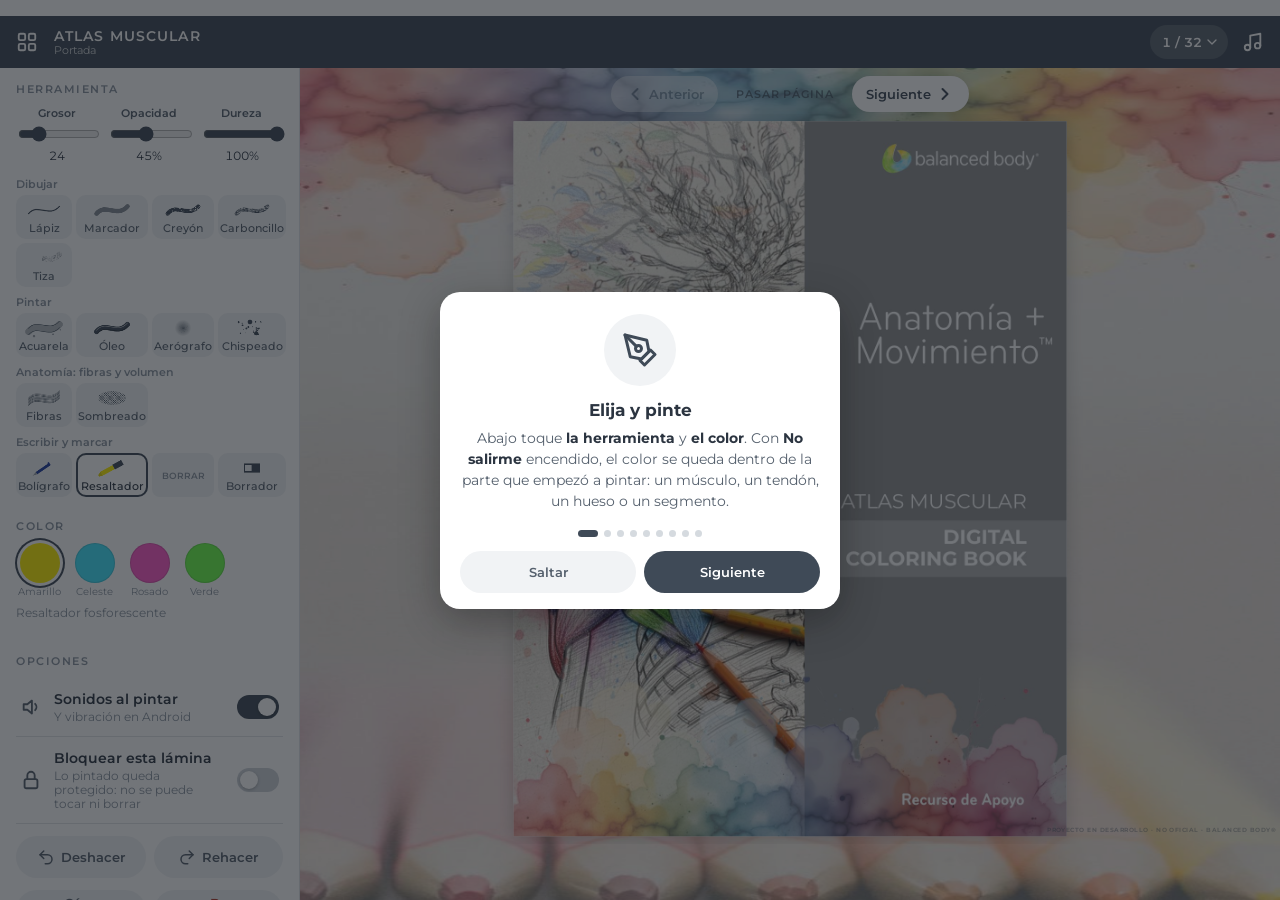
==== commit 8b18c48d: "fix: merge devBadge spans into one line (es) Remove display:block from #devBadge span in app.css — w" ====
--- a/index.html
+++ b/index.html
@@ -53,7 +53,7 @@
   <div id="musicChip" hidden><span class="eq"><i></i><i></i><i></i></span><span id="musicChipName">Piano suave</span></div>
 </main>
 
-<div id="devBadge" aria-hidden="true"><span>Proyecto en desarrollo</span><span>No oficial · Balanced Body®</span></div>
+<div id="devBadge" aria-hidden="true"><span>Proyecto en desarrollo · No oficial · Balanced Body®</span></div>
 
 <nav class="bar" id="bar">
   <button class="dk" id="dkTool" aria-label="Herramientas"><canvas id="dkToolIcon" width="88" height="44"></canvas><span id="dkToolName">Marcador</span><span id="dkSz" class="sz-badge"></span></button>
--- a/app.css
+++ b/app.css
@@ -411,20 +411,20 @@
 #reto .rtdots{flex-basis:100%;display:flex;gap:3px}
 #reto .rtdots i{flex:1;height:5px;border-radius:3px;background:#E3E1DB}
 #reto .rtdots i.ok{background:#1E9E4A}#reto .rtdots i.no{background:#E0457B}#reto .rtdots i.cur{background:#3F4A57}
-#reto .rtbody{overflow:auto;padding:14px 16px 18px}
+#reto .rtbody{overflow:auto;padding:10px 14px 12px}
 #reto h3{margin:4px 0 8px;font-size:20px}
 #reto .rtst{margin:0;font-size:11px;font-weight:700;letter-spacing:.12em;text-transform:uppercase;color:#9A7414}
-#reto .rtq{font-size:17px;line-height:1.4;margin:6px 0 12px}
+#reto .rtq{font-size:17px;line-height:1.3;margin:4px 0 8px}
 #reto .rtq .rto{color:#C62828}#reto .rtq .rti{color:#2F62D6}
 #reto .rtsmall{font-size:12px;color:#7A8698;margin:8px 0}
 #reto .rtimg{border-radius:12px;overflow:auto;background:#fff;box-shadow:inset 0 0 0 1px #E3E1DB;touch-action:pinch-zoom}
 #reto .rtimg canvas{display:block;width:100%;height:auto;cursor:crosshair}
 #reto .rtcard{font-size:14px;font-style:italic;color:#5A6475;margin:0 0 10px;padding:10px 12px;background:#F7F5F0;border-radius:10px;border-left:3px solid #C2CD23}
-#reto .rtops{display:flex;flex-direction:column;gap:8px}
-#reto .rtops button{text-align:left;padding:12px 14px;border-radius:12px;background:#fff;box-shadow:inset 0 0 0 1.5px #D9D6CE;font-size:15px;line-height:1.35}
+#reto .rtops{display:flex;flex-direction:column;gap:5px}
+#reto .rtops button{text-align:left;padding:9px 12px;border-radius:12px;background:#fff;box-shadow:inset 0 0 0 1.5px #D9D6CE;font-size:15px;line-height:1.3}
 #reto .rtops button.ok{box-shadow:inset 0 0 0 2.5px #1E9E4A;background:#ECF8EF}
 #reto .rtops button.no{box-shadow:inset 0 0 0 2.5px #E0457B;background:#FDEEF3}
-#reto .rtfb{margin-top:12px;padding:12px 14px;border-radius:14px;display:flex;flex-direction:column;gap:6px;animation:mdin .35s}
+#reto .rtfb{margin-top:8px;padding:9px 12px;border-radius:14px;display:flex;flex-direction:column;gap:4px;animation:mdin .35s}
 #reto .rtfb.ok{background:#ECF8EF}#reto .rtfb.no{background:#FFF4D1}
 #reto .rtfb b{font-size:17px}#reto .rtfb span{font-size:14px;line-height:1.4}
 #reto .rtbasta{margin-top:10px;padding:14px 16px;border-radius:14px;background:#FFF0E6;border:2px solid #E07B39;display:flex;flex-direction:column;gap:6px;animation:mdin .3s}
@@ -457,6 +457,6 @@
 .sz-badge{display:inline-block;font-size:9px;font-weight:700;color:var(--chrome-2);opacity:.75;line-height:1;min-width:16px;text-align:center;background:var(--soft);border-radius:5px;padding:1px 3px;margin-top:-2px}
 @keyframes slider-pulse{0%{background:transparent}40%{background:rgba(0,120,255,.13)}100%{background:transparent}}
 .slider-pulse{border-radius:10px;animation:slider-pulse 1.1s ease}
-/* sello diagonal "proyecto en desarrollo" */
-#devBadge{position:fixed;right:-8px;bottom:calc(var(--barH, 64px) + var(--sab, 0px) + 36px);width:160px;transform:rotate(-42deg);transform-origin:center center;pointer-events:none;z-index:11;text-align:center;opacity:.42;line-height:1.4}
-#devBadge span{display:block;font-family:var(--f);font-size:8px;font-weight:700;color:var(--chrome);letter-spacing:.10em;text-transform:uppercase;white-space:nowrap}
+/* sello "proyecto en desarrollo" — derecho, entre página y barra */
+#devBadge{position:fixed;right:4px;bottom:calc(var(--barH, 64px) + var(--sab, 0px) + 6px);pointer-events:none;z-index:11;text-align:right;opacity:.38;line-height:1.3}
+#devBadge span{font-family:var(--f);font-size:6px;font-weight:700;color:var(--chrome);letter-spacing:.08em;text-transform:uppercase;white-space:nowrap}
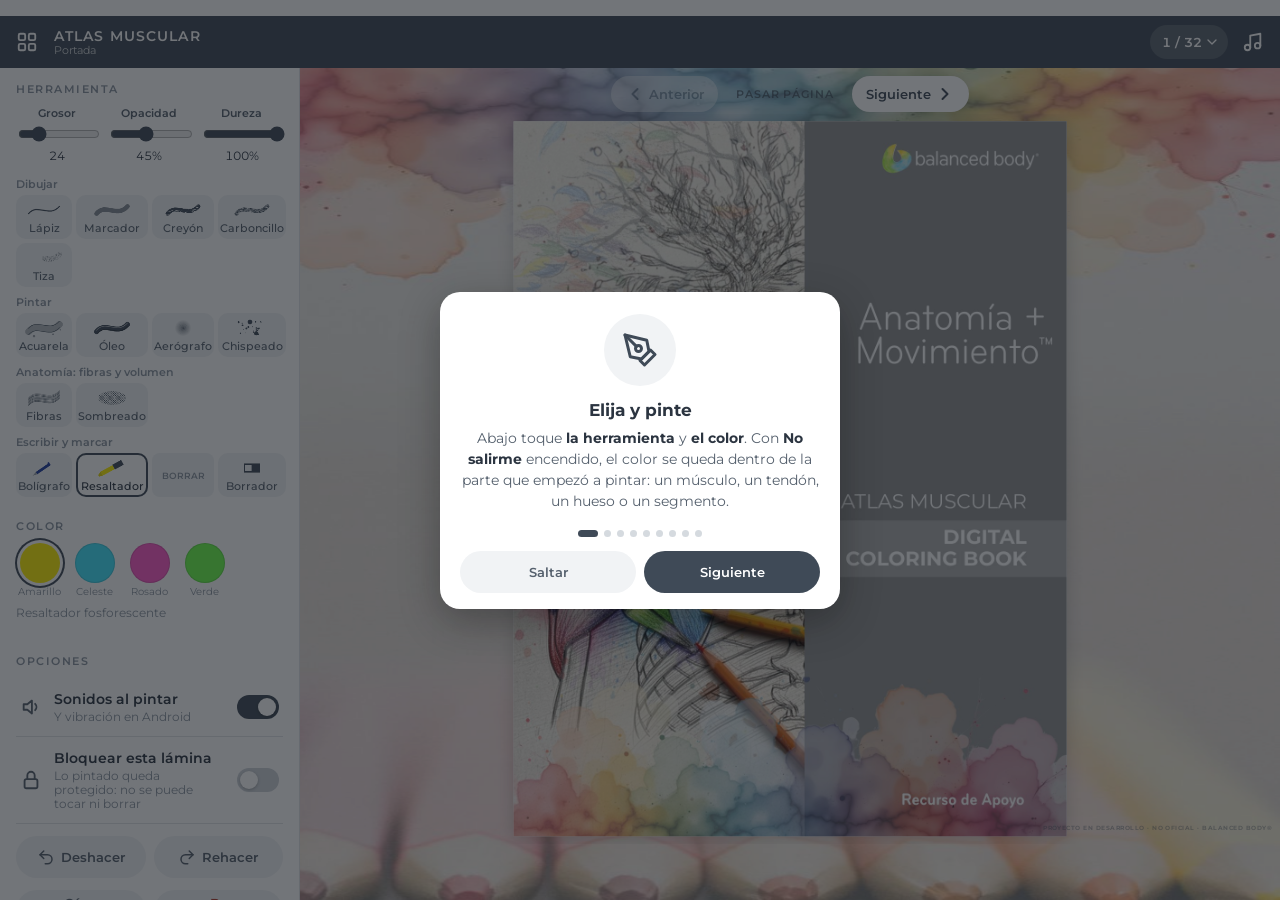
==== commit cb6ea103: "feat(es): add full-screen reading mode for story/ficha pages - Add READ_TEXTS with 6 pages (7,8,17,1" ====
--- a/index.html
+++ b/index.html
@@ -62,6 +62,7 @@
   <button class="dk lockbtn" id="dkLock" aria-label="Bloquear lámina"><svg viewBox="0 0 24 24"><rect x="5" y="11" width="14" height="10" rx="2"/><path id="lockArc" d="M8 11V7a4 4 0 0 1 8 0v4"/></svg><span id="lockLabel">Bloquear</span></button>
   <button class="dk" id="dkUndo" aria-label="Deshacer"><svg viewBox="0 0 24 24"><path d="M9 14 4 9l5-5"/><path d="M4 9h10a6 6 0 0 1 0 12h-3"/></svg><span>Deshacer</span></button>
   <button class="dk" id="storyBtn" hidden aria-label="Escuchar el cuento"><svg viewBox="0 0 24 24"><path d="M3 18v-6a9 9 0 0 1 18 0v6"/><path d="M21 19a2 2 0 0 1-2 2h-1v-6h3zM3 19a2 2 0 0 0 2 2h1v-6H3z"/></svg><span id="storyLabel">Escuchar</span><span id="storyTrack"><i id="storyBar"></i><b id="storyKnob"></b></span></button>
+  <button class="dk" id="readBtn" hidden aria-label="Leer texto"><svg viewBox="0 0 24 24" fill="none" stroke="currentColor" stroke-width="1.8" stroke-linecap="round" stroke-linejoin="round"><path d="M2 6s3-2 7-2 7 2 7 2v14s-3-2-7-2-7 2-7 2V6z"/><path d="M16 6s3-2 7-2v14s-4 0-7 2V6z"/></svg><span>Leer</span></button>
   <button class="dk" id="dkMore" aria-label="Más opciones"><svg viewBox="0 0 24 24"><circle cx="5" cy="12" r="1.4"/><circle cx="12" cy="12" r="1.4"/><circle cx="19" cy="12" r="1.4"/></svg><span>Más</span></button>
 </nav>
 
@@ -138,6 +139,7 @@
 </div>
 
 <div id="wipeBox" hidden><div class="wpanel"><div class="wwarn"><svg viewBox="0 0 24 24"><path d="M12 3 2 20h20L12 3z"/><path d="M12 10v4M12 17.5v.01"/></svg><b>Advertencia</b></div><p id="wipeText"></p><div class="wsteps" id="wipeSteps"></div><div class="wbtns"><button class="pill" id="wipeNo">Cancelar</button><button class="pill danger" id="wipeYes">Confirmar</button></div></div></div>
+<div id="readPanel" hidden><div class="rphead"><div class="rpinfo"><b id="rpTitle"></b><small id="rpSub"></small></div><button id="rpClose" aria-label="Cerrar modo lectura"><svg viewBox="0 0 24 24" fill="none" stroke="currentColor" stroke-width="2" stroke-linecap="round"><path d="M6 6l12 12M18 6 6 18"/></svg></button></div><div id="rpBody"></div></div>
 <div id="storyPanel" hidden><button id="spClose" aria-label="Cerrar el cuento"><svg viewBox="0 0 24 24"><path d="M6 6l12 12M18 6 6 18"/></svg></button><button id="spBack" aria-label="Atrasar 15 segundos"><svg viewBox="0 0 24 24"><path d="M3 12a9 9 0 1 0 3-6.7L3 8"/><path d="M3 3v5h5"/></svg><small>15</small></button><button id="spPlay" aria-label="Pausar o seguir"><svg class="pl" viewBox="0 0 24 24"><path d="M8 5v14l11-7z"/></svg><svg class="pa" viewBox="0 0 24 24"><path d="M7 5h4v14H7zM13 5h4v14h-4z"/></svg></button><button id="spFwd" aria-label="Adelantar 15 segundos"><svg viewBox="0 0 24 24"><path d="M21 12a9 9 0 1 1-3-6.7L21 8"/><path d="M21 3v5h-5"/></svg><small>15</small></button><input type="range" id="spSeek" min="0" max="1000" value="0" aria-label="Mover el cuento"><span id="spTime">0:00</span></div>
 <div id="reto" hidden><div class="rtwrap"><div class="rttop"><div class="rthead"></div><button class="ib" id="rtClose" aria-label="Cerrar"><svg viewBox="0 0 24 24"><path d="M6 6l12 12M18 6 6 18"/></svg></button></div><div class="rtbody"></div></div></div>
 <div id="medal" hidden><div class="mdconf" id="mdConf"></div><div class="mdpanel"><div class="mdicon"><svg viewBox="0 0 120 140"><path class="rb1" d="M38 70 22 132l20-10 12 18 12-58z"/><path class="rb2" d="M82 70l16 62-20-10-12 18-12-58z"/><circle class="md1" cx="60" cy="56" r="46"/><circle class="md2" cx="60" cy="56" r="36"/><path class="md3" d="m60 30 7.6 15.8 17.4 2-12.8 11.9 3.4 17.2L60 68.4l-15.6 8.5 3.4-17.2L35 47.8l17.4-2z"/></svg></div><b id="mdTitle"></b><p id="mdText"></p><div class="mdbar"><i id="mdBar"></i></div><small id="mdPct"></small><button class="pill on" id="mdOk">¡Seguir pintando!</button></div></div>
--- a/app.css
+++ b/app.css
@@ -458,5 +458,19 @@
 @keyframes slider-pulse{0%{background:transparent}40%{background:rgba(0,120,255,.13)}100%{background:transparent}}
 .slider-pulse{border-radius:10px;animation:slider-pulse 1.1s ease}
 /* sello "proyecto en desarrollo" — derecho, entre página y barra */
-#devBadge{position:fixed;right:4px;bottom:calc(var(--barH, 64px) + var(--sab, 0px) + 6px);pointer-events:none;z-index:11;text-align:right;opacity:.38;line-height:1.3}
+#devBadge{position:fixed;right:8px;bottom:calc(var(--barH, 62px) + var(--sab, 0px) + 8px);pointer-events:none;z-index:11;text-align:right;opacity:.38;line-height:1.3}
 #devBadge span{font-family:var(--f);font-size:6px;font-weight:700;color:var(--chrome);letter-spacing:.08em;text-transform:uppercase;white-space:nowrap}
+/* ---- reading mode panel ---- */
+#readPanel{position:fixed;inset:0;z-index:600;background:#1a1a2e;display:flex;flex-direction:column;overflow:hidden}
+#readPanel[hidden]{display:none!important}
+.rphead{display:flex;align-items:center;justify-content:space-between;padding:.75rem 1rem;background:rgba(0,0,0,.35);flex-shrink:0;gap:.5rem}
+.rpinfo{display:flex;flex-direction:column;gap:.2rem;min-width:0}
+#rpTitle{color:#e8e0d0;font-size:1rem;font-weight:700;line-height:1.2;white-space:nowrap;overflow:hidden;text-overflow:ellipsis}
+#rpSub{color:#8a8aaa;font-size:.72rem;text-transform:uppercase;letter-spacing:.06em}
+#rpClose{flex-shrink:0;background:rgba(255,255,255,.1);border:none;cursor:pointer;color:#c0b8d0;width:2.4rem;height:2.4rem;display:flex;align-items:center;justify-content:center;border-radius:50%;transition:background .15s}
+#rpClose:hover{background:rgba(255,255,255,.22);color:#fff}
+#rpClose svg{width:1.3rem;height:1.3rem}
+#rpBody{flex:1;overflow-y:auto;padding:1.5rem 1rem 2.5rem;max-width:52rem;margin:0 auto;width:100%;box-sizing:border-box}
+.rppara{font-size:1.15rem;line-height:1.8;color:rgba(232,224,208,.45);margin:0 0 1.5rem;border-left:3px solid transparent;padding-left:1rem;transition:color .4s,border-color .4s,text-shadow .4s}
+.rppara.rpa{color:#e8e0d0;border-left-color:#7b68ee;text-shadow:0 0 24px rgba(123,104,238,.18)}
+@media(min-width:600px){#rpBody{padding:2rem 2.5rem 3rem}.rppara{font-size:1.25rem}}
